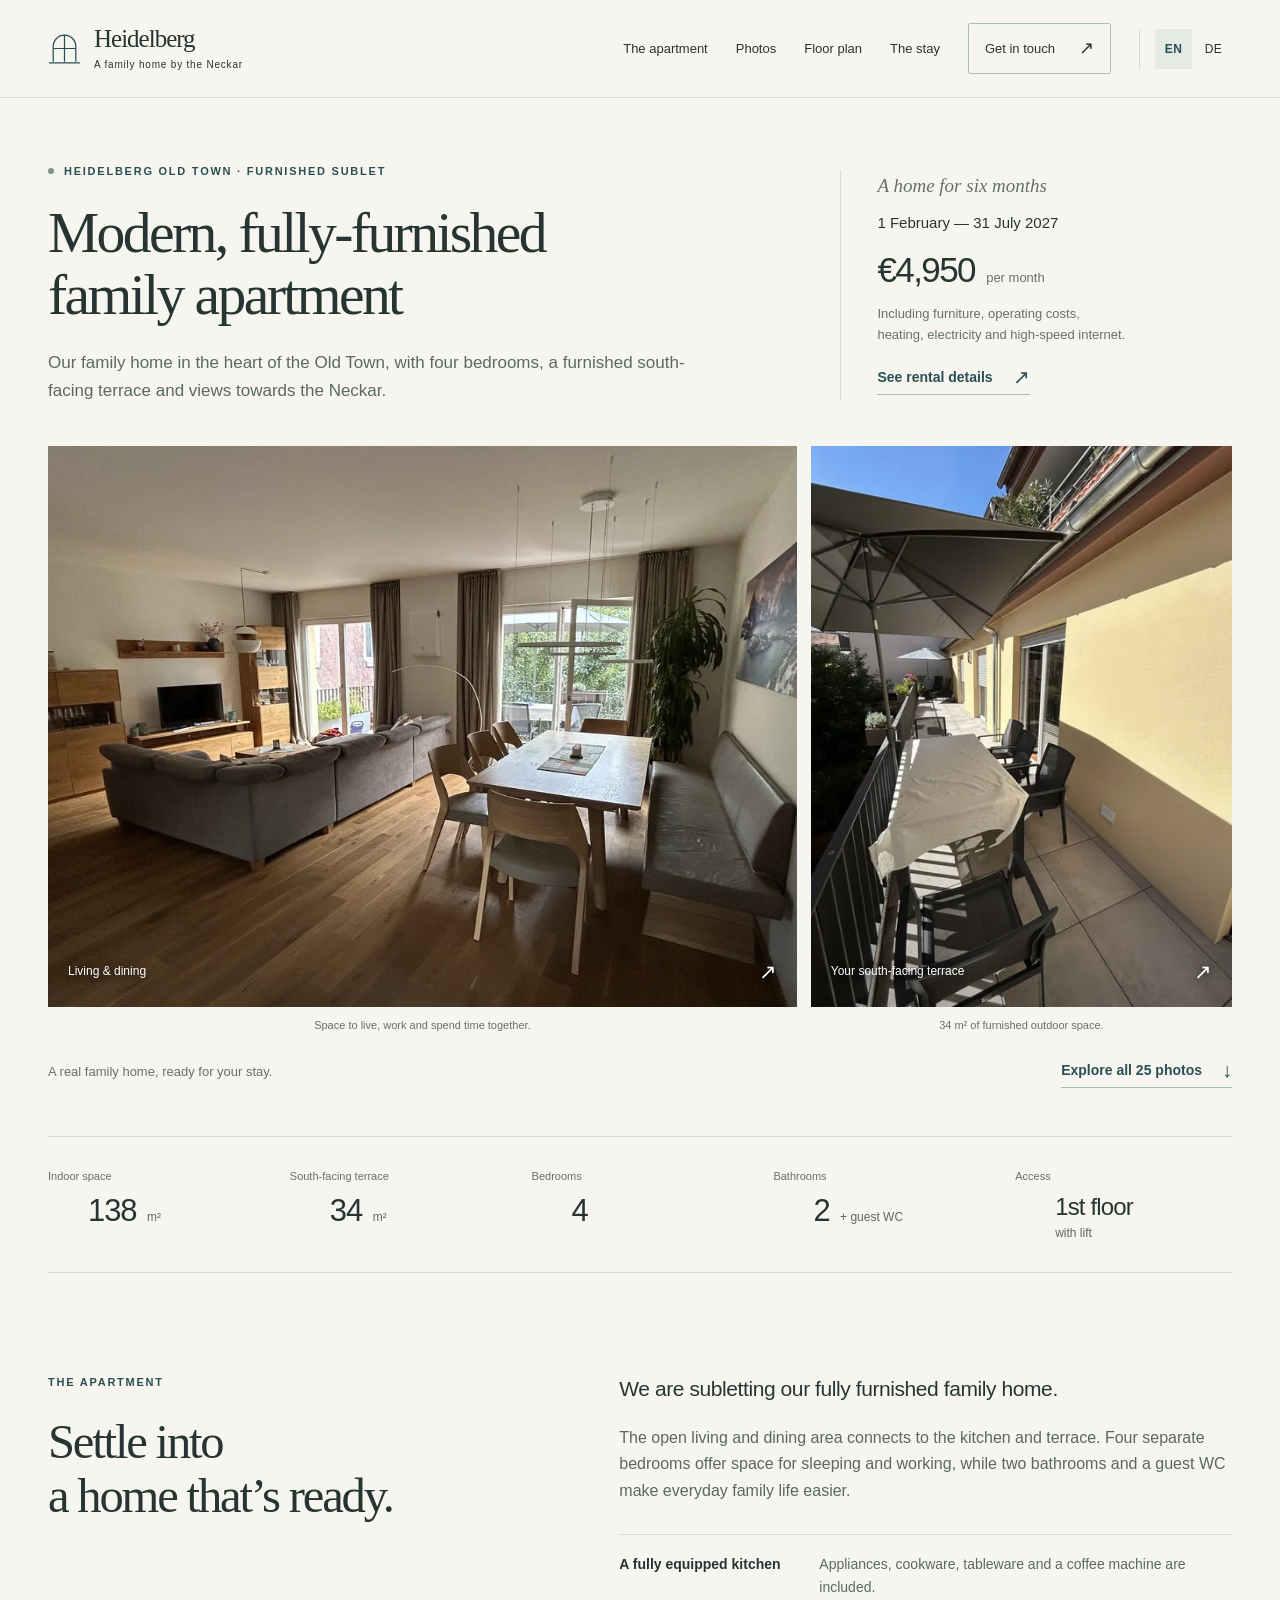
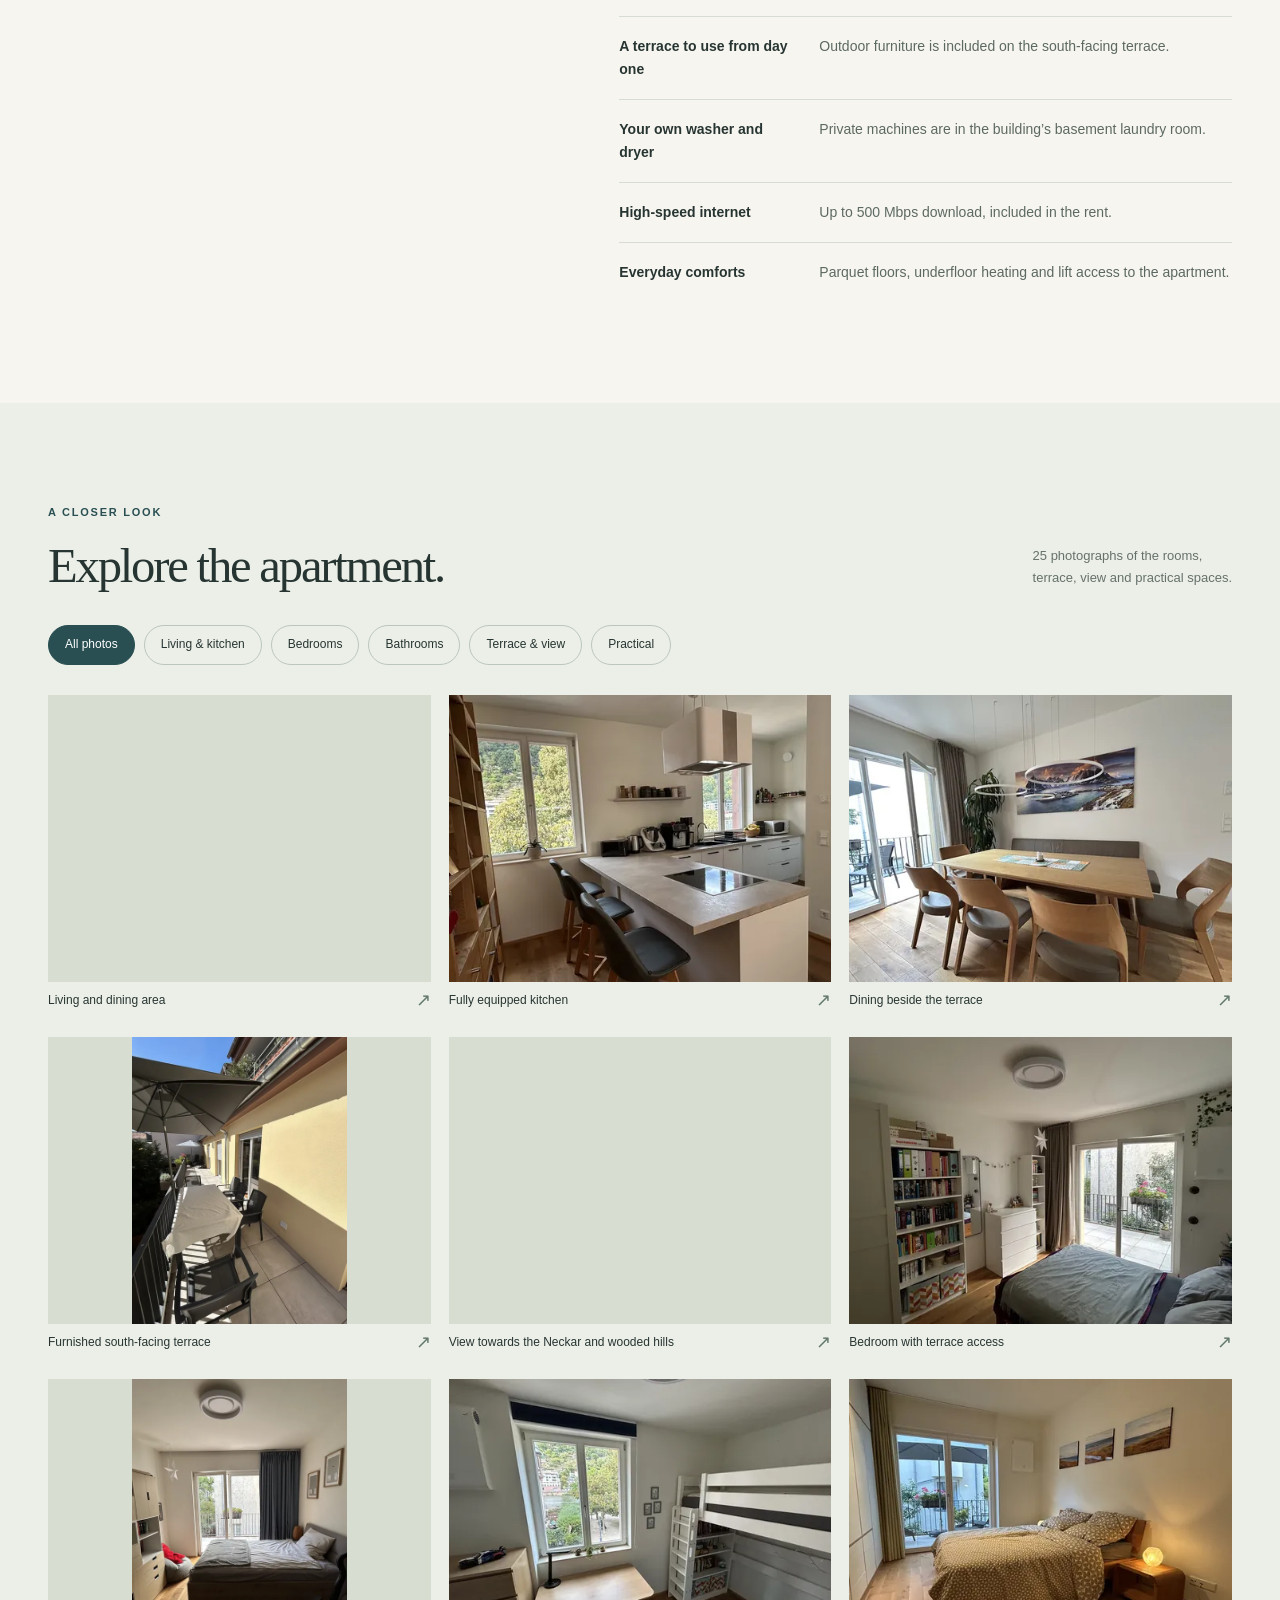
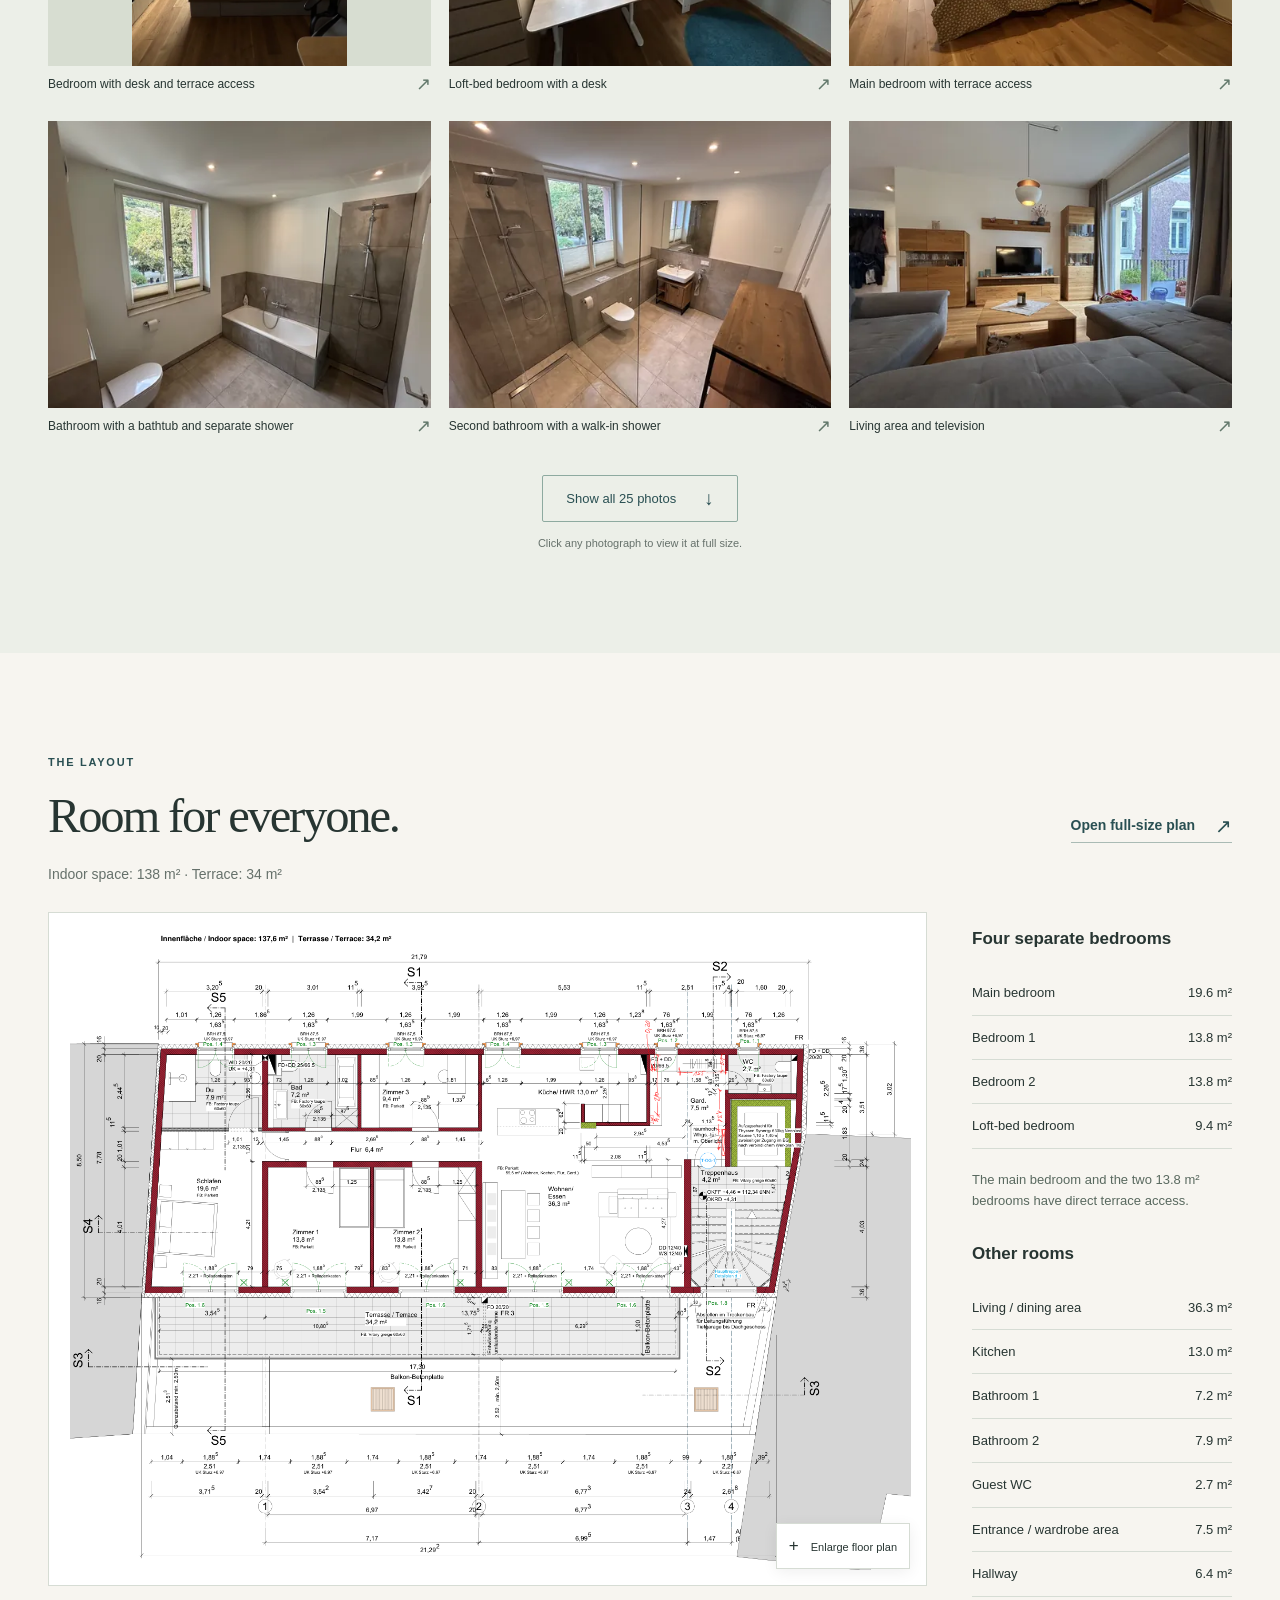
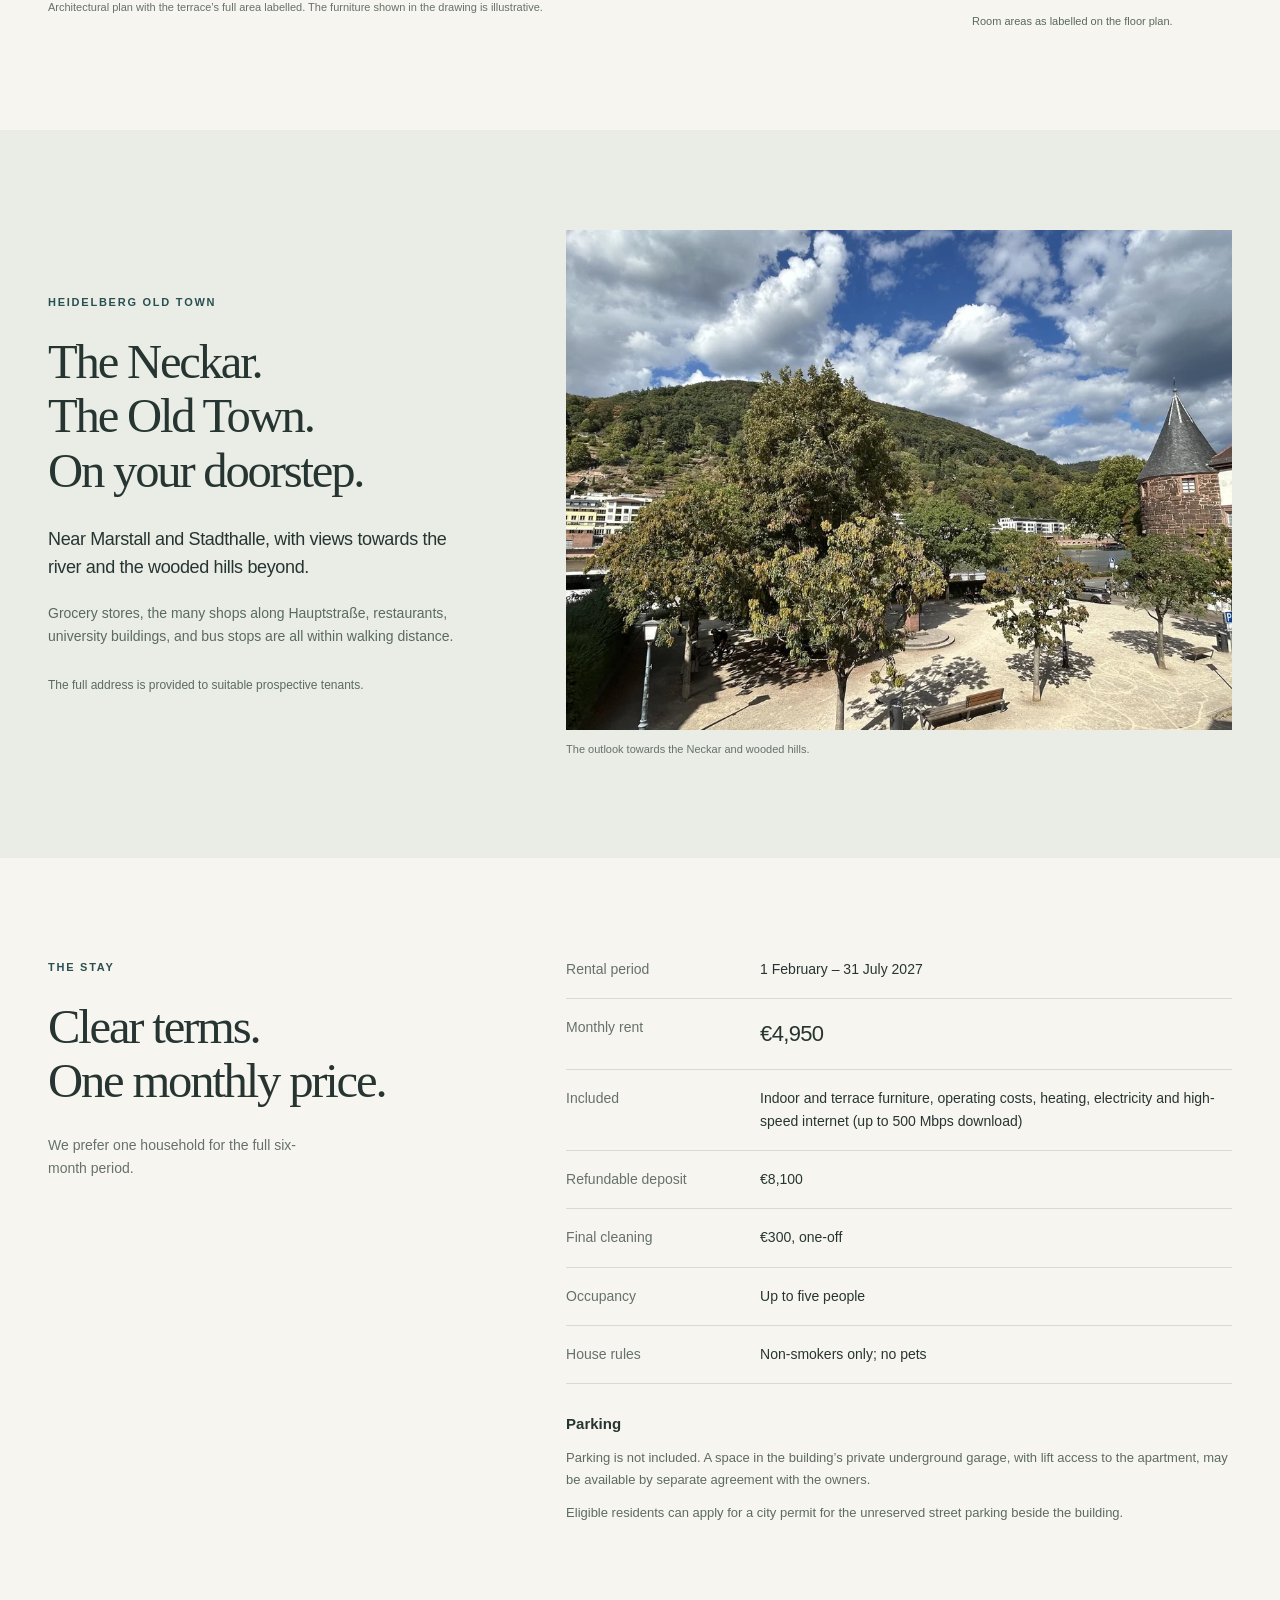
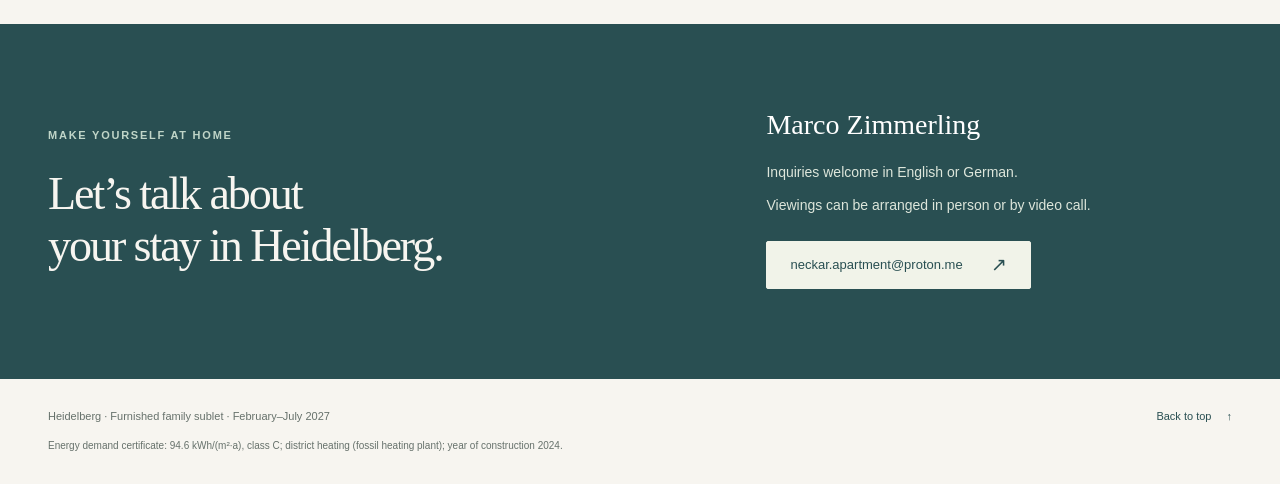
==== index.html @ b313aef7 "Publish bilingual furnished apartment website with photos and floor plan" ====
<!doctype html>
<html lang="en">
<head>
  <meta charset="utf-8">
  <meta name="viewport" content="width=device-width, initial-scale=1">
  <meta name="robots" content="noindex,nofollow">
  <meta name="description" content="A modern, fully-furnished family apartment in Heidelberg Old Town. Four bedrooms, a south-facing terrace and Neckar views. 1 February to 31 July 2027.">
  <meta name="theme-color" content="#f7f5f0">
  <meta property="og:type" content="website">
  <meta property="og:title" content="Modern, fully-furnished family apartment in Heidelberg">
  <meta property="og:description" content="Four bedrooms, a furnished south-facing terrace and Neckar views. 1 February to 31 July 2027.">
  <meta property="og:url" content="https://mzimmerling.github.io/nekar-apartment">
  <meta property="og:image" content="https://mzimmerling.github.io/nekar-apartment/assets/photo-01-md.webp">
  <title>Modern, fully-furnished family apartment · Heidelberg</title>
  <link rel="icon" type="image/svg+xml" href="favicon.svg">
  <link rel="alternate" hreflang="en" href="https://mzimmerling.github.io/nekar-apartment/">
  <link rel="alternate" hreflang="de" href="https://mzimmerling.github.io/nekar-apartment/de.html">
  <link rel="stylesheet" href="styles.css?v=3">
  <link rel="preload" as="image" href="assets/photo-01-lg.webp" imagesrcset="assets/photo-01-md.webp 960w, assets/photo-01-lg.webp 1800w" imagesizes="(max-width: 720px) 100vw, 65vw">
  <script defer src="site-config.js?v=2"></script>
  <script defer src="photos.js?v=2"></script>
  <script defer src="app.js?v=2"></script>
</head>
<body>
  <a class="skip-link" href="#main">Skip to content</a>
  <header class="site-header">
    <a class="wordmark" href="#top" aria-label="Heidelberg family home, back to top">
      <svg viewBox="0 0 32 36" aria-hidden="true"><path d="M5 31V16a11 11 0 0 1 22 0v15M16 5v26M5 18h22M1 32h30"/></svg>
      <span>Heidelberg<span class="wordmark-sub">A family home by the Neckar</span></span>
    </a>
    <nav aria-label="Main navigation">
      <a href="#apartment">The apartment</a>
      <a href="#photos">Photos</a>
      <a href="#floorplan">Floor plan</a>
      <a href="#terms">The stay</a>
      <a class="nav-contact" href="#contact">Get in touch <span aria-hidden="true">↗</span></a>
      <div class="language-switch" role="group" aria-label="Website language">
        <a href="index.html" lang="en" hreflang="en" aria-label="English" aria-current="page">EN</a>
        <a href="de.html" lang="de" hreflang="de" aria-label="Deutsch">DE</a>
      </div>
    </nav>
  </header>

  <main id="main">
    <section class="hero page-width" id="top" aria-labelledby="hero-title">
      <div class="hero-intro">
        <div>
          <p class="eyebrow"><span class="small-dot" aria-hidden="true"></span> Heidelberg Old Town · Furnished sublet</p>
          <h1 id="hero-title">Modern, fully-furnished<br class="desktop-break"> family apartment</h1>
          <p class="hero-description">Our family home in the heart of the Old Town, with four bedrooms, a furnished south-facing terrace and views towards the Neckar.</p>
        </div>
        <aside class="stay-summary" aria-label="Rental period and monthly rent">
          <p class="summary-label">A home for six months</p>
          <p class="stay-dates">1 February — 31 July 2027</p>
          <p class="hero-price">€4,950 <span>per month</span></p>
          <p class="price-detail">Including furniture, operating costs,<br>heating, electricity and high-speed internet.</p>
          <a class="text-link" href="#terms">See rental details <span aria-hidden="true">↗</span></a>
        </aside>
      </div>

      <div class="hero-photos">
        <figure>
          <button class="hero-photo" type="button" data-photo-id="photo-01" aria-label="Enlarge the living and dining area photograph">
            <img src="assets/photo-01-lg.webp" srcset="assets/photo-01-md.webp 960w, assets/photo-01-lg.webp 1800w" sizes="(max-width: 720px) 100vw, 65vw" width="2200" height="1650" alt="Open living and dining area with a grey sofa, wooden dining table and doors to the terrace" fetchpriority="high">
            <span class="image-corner" aria-hidden="true">Living &amp; dining <span>↗</span></span>
          </button>
          <figcaption>Space to live, work and spend time together.</figcaption>
        </figure>
        <figure>
          <button class="hero-photo terrace" type="button" data-photo-id="photo-05" aria-label="Enlarge the terrace photograph">
            <img src="assets/photo-05-lg.webp" srcset="assets/photo-05-sm.webp 480w, assets/photo-05-md.webp 960w, assets/photo-05-lg.webp 1650w" sizes="(max-width: 720px) 100vw, 37vw" width="1650" height="2200" alt="Long south-facing terrace with an outdoor dining table, chairs and a parasol">
            <span class="image-corner" aria-hidden="true">Your south-facing terrace <span>↗</span></span>
          </button>
          <figcaption>34 m² of furnished outdoor space.</figcaption>
        </figure>
      </div>
      <div class="hero-bottom"><span>A real family home, ready for your stay.</span><a class="text-link" href="#photos">Explore all 25 photos <span aria-hidden="true">↓</span></a></div>

      <dl class="key-facts">
        <div><dt>Indoor space</dt><dd>138 <span>m²</span></dd></div>
        <div><dt>South-facing terrace</dt><dd>34 <span>m²</span></dd></div>
        <div><dt>Bedrooms</dt><dd>4</dd></div>
        <div><dt>Bathrooms</dt><dd>2 <span>+ guest WC</span></dd></div>
        <div><dt>Access</dt><dd class="fact-access">1st floor <span>with lift</span></dd></div>
      </dl>
    </section>

    <section class="apartment-section page-width section-space" id="apartment" aria-labelledby="apartment-title">
      <div class="section-intro">
        <p class="eyebrow">The apartment</p>
        <h2 id="apartment-title">Settle into<br>a home that’s ready.</h2>
      </div>
      <div class="apartment-copy">
        <p class="lead">We are subletting our fully furnished family home.</p>
        <p>The open living and dining area connects to the kitchen and terrace. Four separate bedrooms offer space for sleeping and working, while two bathrooms and a guest WC make everyday family life easier.</p>
        <dl class="amenity-list">
          <div><dt>A fully equipped kitchen</dt><dd>Appliances, cookware, tableware and a coffee machine are included.</dd></div>
          <div><dt>A terrace to use from day one</dt><dd>Outdoor furniture is included on the south-facing terrace.</dd></div>
          <div><dt>Your own washer and dryer</dt><dd>Private machines are in the building’s basement laundry room.</dd></div>
          <div><dt>High-speed internet</dt><dd>Up to 500 Mbps download, included in the rent.</dd></div>
          <div><dt>Everyday comforts</dt><dd>Parquet floors, underfloor heating and lift access to the apartment.</dd></div>
        </dl>
      </div>
    </section>

    <section class="gallery-section section-space" id="photos" aria-labelledby="gallery-title">
      <div class="page-width">
        <div class="section-topline"><div><p class="eyebrow">A closer look</p><h2 id="gallery-title">Explore the apartment.</h2></div><p class="section-note">25 photographs of the rooms,<br>terrace, view and practical spaces.</p></div>
        <div class="gallery-filters" role="group" aria-label="Filter photographs by room">
          <button type="button" data-filter="all" aria-pressed="true">All photos</button>
          <button type="button" data-filter="living" aria-pressed="false">Living &amp; kitchen</button>
          <button type="button" data-filter="bedrooms" aria-pressed="false">Bedrooms</button>
          <button type="button" data-filter="bathrooms" aria-pressed="false">Bathrooms</button>
          <button type="button" data-filter="outdoor" aria-pressed="false">Terrace &amp; view</button>
          <button type="button" data-filter="practical" aria-pressed="false">Practical</button>
        </div>
        <p id="gallery-status" class="sr-only" role="status" aria-live="polite"></p>
        <div id="gallery-grid" class="gallery-grid"></div>
        <div class="gallery-more"><button class="button button-outline" id="show-more" type="button">Show all 25 photos <span aria-hidden="true">↓</span></button><p>Click any photograph to view it at full size.</p></div>
        <noscript><p>The gallery needs JavaScript. The main photographs and floor plan remain available on this page.</p></noscript>
      </div>
    </section>

    <section class="floorplan-section page-width section-space" id="floorplan" aria-labelledby="floorplan-title">
      <div class="section-topline"><div><p class="eyebrow">The layout</p><h2 id="floorplan-title">Room for everyone.</h2></div><a class="text-link" href="assets/floor-plan.png?v=2" target="_blank" rel="noopener">Open full-size plan <span aria-hidden="true">↗</span></a></div>
      <p class="floorplan-area">Indoor space: 138 m² · Terrace: 34 m²</p>
      <div class="floorplan-layout">
        <figure class="floorplan-figure">
          <button id="open-floorplan" type="button" aria-label="Enlarge and zoom the floor plan">
            <img src="assets/floor-plan-preview.png?v=2" width="1610" height="1220" loading="lazy" alt="First-floor plan showing four bedrooms, an open living and dining area, kitchen, two bathrooms, a guest WC and the long terrace">
            <span class="plan-enlarge"><span aria-hidden="true">+</span> Enlarge floor plan</span>
          </button>
          <figcaption>Architectural plan with the terrace’s full area labelled. The furniture shown in the drawing is illustrative.</figcaption>
        </figure>
        <aside class="room-schedule" aria-labelledby="room-title">
          <div class="room-group">
            <h3 id="room-title">Four separate bedrooms</h3>
            <dl><div><dt>Main bedroom</dt><dd>19.6 m²</dd></div><div><dt>Bedroom 1</dt><dd>13.8 m²</dd></div><div><dt>Bedroom 2</dt><dd>13.8 m²</dd></div><div><dt>Loft-bed bedroom</dt><dd>9.4 m²</dd></div></dl>
            <p>The main bedroom and the two 13.8 m² bedrooms have direct terrace access.</p>
          </div>
          <div class="room-group">
            <h3>Other rooms</h3>
            <dl>
              <div><dt>Living / dining area</dt><dd>36.3 m²</dd></div>
              <div><dt>Kitchen</dt><dd>13.0 m²</dd></div>
              <div><dt>Bathroom 1</dt><dd>7.2 m²</dd></div>
              <div><dt>Bathroom 2</dt><dd>7.9 m²</dd></div>
              <div><dt>Guest WC</dt><dd>2.7 m²</dd></div>
              <div><dt>Entrance / wardrobe area</dt><dd>7.5 m²</dd></div>
              <div><dt>Hallway</dt><dd>6.4 m²</dd></div>
            </dl>
            <p class="small-note">Room areas as labelled on the floor plan.</p>
          </div>
        </aside>
      </div>
    </section>

    <section class="location-section section-space" id="location" aria-labelledby="location-title">
      <div class="page-width location-layout">
        <div class="location-copy"><p class="eyebrow">Heidelberg Old Town</p><h2 id="location-title">The Neckar.<br>The Old Town.<br>On your doorstep.</h2><p class="lead">Near Marstall and Stadthalle, with views towards the river and the wooded hills beyond.</p><p>Grocery stores, the many shops along Hauptstraße, restaurants, university buildings, and bus stops are all within walking distance.</p><p class="small-note">The full address is provided to suitable prospective tenants.</p></div>
        <figure><button class="location-photo" type="button" data-photo-id="photo-06" aria-label="Enlarge the view towards the Neckar"><img src="assets/photo-06-lg.webp" srcset="assets/photo-06-md.webp 960w, assets/photo-06-lg.webp 1800w" sizes="(max-width: 800px) 100vw, 58vw" width="2200" height="1650" loading="lazy" alt="Outlook towards the Neckar, a historic tower and green hills beyond the river"></button><figcaption>The outlook towards the Neckar and wooded hills.</figcaption></figure>
      </div>
    </section>

    <section class="terms-section page-width section-space" id="terms" aria-labelledby="terms-title">
      <div class="section-intro"><p class="eyebrow">The stay</p><h2 id="terms-title">Clear terms.<br>One monthly price.</h2><p>We prefer one household for the full six-month period.</p></div>
      <div class="rental-details">
        <dl class="rental-list"><div><dt>Rental period</dt><dd>1 February – 31 July 2027</dd></div><div><dt>Monthly rent</dt><dd><strong>€4,950</strong></dd></div><div><dt>Included</dt><dd>Indoor and terrace furniture, operating costs, heating, electricity and high-speed internet (up to 500 Mbps download)</dd></div><div><dt>Refundable deposit</dt><dd>€8,100</dd></div><div><dt>Final cleaning</dt><dd>€300, one-off</dd></div><div><dt>Occupancy</dt><dd>Up to five people</dd></div><div><dt>House rules</dt><dd>Non-smokers only; no pets</dd></div></dl>
        <div class="parking-details"><h3>Parking</h3><p>Parking is not included. A space in the building’s private underground garage, with lift access to the apartment, may be available by separate agreement with the owners.</p><p>Eligible residents can apply for a city permit for the unreserved street parking beside the building.</p></div>
      </div>
    </section>

    <section class="contact-section" id="contact" aria-labelledby="contact-title">
      <div class="page-width contact-layout">
        <div><p class="eyebrow">Make yourself at home</p><h2 id="contact-title">Let’s talk about<br>your stay in Heidelberg.</h2></div>
        <div class="contact-details"><p class="contact-name">Marco Zimmerling</p><p>Inquiries welcome in English or German.</p><p>Viewings can be arranged in person or by video call.</p><a id="email-link" class="button button-light" href="mailto:neckar.apartment@proton.me">neckar.apartment@proton.me <span aria-hidden="true">↗</span></a></div>
      </div>
    </section>
  </main>

  <footer class="site-footer page-width"><p>Heidelberg · Furnished family sublet · February–July 2027</p><p class="energy-details">Energy demand certificate: 94.6 kWh/(m²·a), class C; district heating (fossil heating plant); year of construction 2024.</p><a href="#top">Back to top <span aria-hidden="true">↑</span></a></footer>

  <dialog class="image-viewer" id="image-viewer" aria-labelledby="viewer-caption">
    <div class="viewer-shell">
      <div class="viewer-toolbar"><p id="viewer-counter"></p><div class="zoom-tools"><button type="button" id="zoom-out" aria-label="Zoom out">−</button><button type="button" id="zoom-reset" aria-label="Reset image zoom">100%</button><button type="button" id="zoom-in" aria-label="Zoom in">+</button></div><button type="button" class="viewer-close" id="viewer-close" aria-label="Close image viewer" autofocus>Close <span aria-hidden="true">×</span></button></div>
      <div class="viewer-stage" id="viewer-stage"><img id="viewer-image" alt=""></div>
      <div class="viewer-bottom"><button type="button" id="viewer-prev" aria-label="Previous photograph">← <span>Previous</span></button><p id="viewer-caption"></p><button type="button" id="viewer-next" aria-label="Next photograph"><span>Next</span> →</button></div>
    </div>
  </dialog>
</body>
</html>
---- styles.css ----
:root{--paper:#f7f5f0;--ink:#273532;--muted:#66716b;--accent:#294f52;--line:#d6dcd4;--tint:#eaf0e8;--serif:Georgia,'Times New Roman',serif;--sans:-apple-system,BlinkMacSystemFont,'Segoe UI',sans-serif}
*{box-sizing:border-box}html{scroll-behavior:smooth;scroll-padding-top:104px}body{margin:0;background:var(--paper);color:var(--ink);font:16px/1.65 var(--sans);-webkit-font-smoothing:antialiased}body.viewer-open{overflow:hidden}a{color:inherit;text-decoration:none}button{font:inherit;color:inherit;cursor:pointer}img{max-width:100%;display:block}figure,dl,p,h1,h2,h3{margin:0}button,a{-webkit-tap-highlight-color:transparent}button:focus-visible,a:focus-visible{outline:3px solid #598a9a;outline-offset:5px}button[hidden],a[hidden],p[hidden]{display:none!important}.page-width{width:min(1280px,calc(100% - 96px));margin-inline:auto}.section-space{padding-top:100px;padding-bottom:100px}.eyebrow{font-size:11px;letter-spacing:.16em;text-transform:uppercase;font-weight:650;color:var(--accent);margin-bottom:24px}h1,h2{font-family:var(--serif);font-weight:400;letter-spacing:-.045em}h1{font-size:clamp(40px,4.5vw,68px);line-height:1.07}h2{font-size:clamp(36px,3.8vw,54px);line-height:1.12}h3{font-size:17px;line-height:1.4;font-weight:600}.lead{font-size:21px;line-height:1.55;letter-spacing:-.02em}.text-link{font-size:14px;font-weight:550;color:var(--accent);display:inline-flex;align-items:center;gap:20px;border-bottom:1px solid #aabbb5;padding:2px 0 5px}.text-link:hover{color:#0b393d;border-color:currentColor}.text-link span{font-size:20px;line-height:1}.small-note{font-size:13px;color:var(--muted);line-height:1.6}.skip-link{position:fixed;top:10px;left:10px;background:#fff;padding:10px 15px;z-index:100;transform:translateY(-150%)}.skip-link:focus{transform:none}.sr-only{position:absolute;width:1px;height:1px;padding:0;margin:-1px;overflow:hidden;clip:rect(0,0,0,0);white-space:nowrap;border:0}
.site-header{position:sticky;top:0;z-index:10;display:flex;align-items:center;justify-content:space-between;gap:30px;min-height:98px;padding:20px 48px;background:rgba(247,245,240,.97);border-bottom:1px solid var(--line)}.wordmark{display:flex;align-items:center;gap:13px;font:25px/1.1 var(--serif);letter-spacing:-.04em}.wordmark svg{height:37px;width:33px;fill:none;stroke:var(--accent);stroke-width:1.2}.wordmark-sub{font:10px/1.4 var(--sans);letter-spacing:.08em;display:block;margin-top:5px}.site-header nav{display:flex;align-items:center;gap:28px;font-size:13px}.site-header nav>a:hover{color:var(--accent);text-decoration:underline;text-underline-offset:6px}.nav-contact{border:1px solid #aebeb8;border-radius:2px;padding:10px 16px;display:flex;gap:24px;align-items:center}.nav-contact span{font-size:18px}
.hero{padding-top:64px}.hero-intro{display:grid;grid-template-columns:minmax(0,1.85fr) minmax(270px,1fr);gap:68px;align-items:end;margin-bottom:42px}.hero .eyebrow{display:flex;align-items:center;gap:10px;margin-bottom:22px}.small-dot{width:6px;height:6px;background:#799783;border-radius:50%;display:inline-block}.hero-description{max-width:650px;margin-top:24px;font-size:17px;line-height:1.6;color:#5c6962}.stay-summary{border-left:1px solid var(--line);padding:5px 0 5px 36px;margin-bottom:4px}.summary-label{font:italic 19px var(--serif);color:var(--muted);margin-bottom:14px}.stay-dates{font-size:15px;margin-bottom:10px}.hero-price{font-size:35px;letter-spacing:-.045em;line-height:1.35;white-space:nowrap}.hero-price span{font-size:13px;letter-spacing:0;color:var(--muted);margin-left:3px}.price-detail{color:var(--muted);font-size:13px;margin:10px 0 18px}.hero-photos{display:grid;grid-template-columns:16fr 9fr;gap:14px}.hero-photo{width:100%;position:relative;display:block;padding:0;border:0;overflow:hidden;background:#e4e6df}.hero-photo img{width:100%;height:auto;aspect-ratio:4/3;object-fit:cover;transition:transform .7s ease}.hero-photo.terrace img{aspect-ratio:3/4}.hero-photo:hover img,.location-photo:hover img,.gallery-card:hover img{transform:scale(1.025)}.image-corner{position:absolute;left:20px;right:20px;bottom:18px;color:white;display:flex;align-items:center;justify-content:space-between;font-size:12px;text-shadow:0 1px 10px #000;z-index:1}.hero-photo:after{content:'';position:absolute;inset:65% 0 0;background:linear-gradient(transparent,rgba(0,0,0,.3));pointer-events:none}.image-corner>span{font-size:21px}.hero-photos figcaption{text-align:center;font-size:11px;color:var(--muted);padding-top:9px}.hero-bottom{display:flex;justify-content:space-between;align-items:center;gap:20px;margin-top:22px;color:var(--muted);font-size:13px}.key-facts{margin-top:48px;padding:30px 0;border-top:1px solid var(--line);border-bottom:1px solid var(--line);display:grid;grid-template-columns:repeat(5,1fr);gap:25px}.key-facts dt{font-size:11px;color:var(--muted);margin-bottom:6px}.key-facts dd{font-size:31px;letter-spacing:-.035em;line-height:1.3}.key-facts dd span{font-size:12px;letter-spacing:0;margin-left:3px;color:#5a6961}.key-facts .fact-access{font-size:24px}.key-facts .fact-access span{display:block;margin-left:0;margin-top:4px}
.apartment-section{display:grid;grid-template-columns:1fr 1.3fr;gap:100px}.apartment-copy>p+p{margin-top:20px;color:#5a6860}.amenity-list{margin-top:30px}.amenity-list>div{display:grid;grid-template-columns:180px 1fr;gap:20px;padding:18px 0;border-top:1px solid var(--line)}.amenity-list dt{font-size:14px;font-weight:600}.amenity-list dd{margin:0;font-size:14px;color:#5c6962;line-height:1.6}.gallery-section{background:#ecefe8}.section-topline{display:flex;justify-content:space-between;align-items:end;gap:35px;margin-bottom:32px}.section-topline .eyebrow{margin-bottom:18px}.section-note{font-size:13px;color:var(--muted);margin-bottom:5px}.gallery-filters{display:flex;gap:9px;flex-wrap:wrap;margin-bottom:30px}.gallery-filters button{background:transparent;border:1px solid #bbc7bc;border-radius:24px;padding:9px 16px;font-size:12px;white-space:nowrap;transition:background .2s}.gallery-filters button:hover{background:#e1e7dd}.gallery-filters button[aria-pressed=true]{background:var(--accent);border-color:var(--accent);color:#fff}.gallery-grid{display:grid;grid-template-columns:repeat(3,minmax(0,1fr));gap:28px 18px}.gallery-card{width:100%;display:block;text-align:left;border:0;padding:0;background:transparent}.gallery-image{overflow:hidden;background:#d7ddd1}.gallery-card img{width:100%;aspect-ratio:4/3;object-fit:cover;transition:transform .65s ease}.gallery-card .gallery-caption{display:flex;justify-content:space-between;gap:12px;line-height:1.5;font-size:12px;margin-top:9px}.gallery-caption span:last-child{font-size:18px;line-height:1;color:#63796c}.gallery-more{text-align:center;margin-top:40px}.button{display:inline-flex;gap:28px;justify-content:center;align-items:center;padding:13px 23px;font-size:13px;font-weight:500;line-height:1.5;border-radius:2px;transition:background .2s}.button-outline{border:1px solid #8eaaa0;background:transparent;color:var(--accent)}.button-outline:hover{background:#e0e7dd}.button span{font-size:19px;line-height:1}.gallery-more>p{margin-top:12px;font-size:11px;color:var(--muted)}
.floorplan-layout{display:grid;grid-template-columns:minmax(0,1fr) 260px;gap:45px;align-items:start}.floorplan-figure button{display:block;width:100%;padding:15px;border:1px solid var(--line);background:#fff;position:relative}.floorplan-figure img{width:100%;height:auto}.plan-enlarge{position:absolute;bottom:16px;right:16px;background:#fff;border:1px solid var(--line);font-size:11px;padding:8px 12px;box-shadow:0 3px 15px #0001}.plan-enlarge span{font-size:17px;padding-right:9px}.floorplan-figure figcaption{font-size:11px;color:var(--muted);margin-top:12px;max-width:560px}.room-schedule{padding-top:15px}.room-schedule h3{margin-bottom:20px}.room-schedule dl>div{display:flex;justify-content:space-between;gap:12px;padding:11px 0;border-bottom:1px solid var(--line);font-size:13px}.room-schedule dd{margin:0;white-space:nowrap;font-variant-numeric:tabular-nums}.room-schedule>p{font-size:13px;margin-top:22px;color:#59695f}.room-schedule>p.small-note{font-size:11px;margin-top:18px}
.location-section{background:#e9ede5}.location-layout{display:grid;grid-template-columns:.9fr 1.4fr;gap:90px;align-items:center}.location-copy h2{margin-bottom:28px}.location-copy .lead{font-size:18px}.location-copy>p:not(.eyebrow)+p{margin-top:20px}.location-copy>p:not(.lead):not(.eyebrow){font-size:14px;color:#5b6a60}.location-copy>p.small-note{font-size:12px!important;margin-top:28px!important}.location-photo{padding:0;border:0;width:100%;display:block;overflow:hidden;background:#d8ded0}.location-photo img{width:100%;height:auto;transition:transform .6s ease}.location-section figcaption{font-size:11px;color:var(--muted);margin-top:10px}
.terms-section{display:grid;grid-template-columns:.9fr 1.4fr;gap:90px}.terms-section .section-intro>p:last-child{font-size:14px;max-width:250px;color:var(--muted);margin-top:25px}.rental-list>div{display:grid;grid-template-columns:170px 1fr;gap:24px;padding:17px 0;border-bottom:1px solid var(--line);font-size:14px}.rental-list>div:first-child{padding-top:0}.rental-list dt{color:var(--muted)}.rental-list dd{margin:0}.rental-list strong{font-size:22px;font-weight:500;letter-spacing:-.03em}.parking-details{padding-top:29px}.parking-details h3{font-size:15px;margin-bottom:13px}.parking-details p{font-size:13px;color:#5c6b61;line-height:1.7}.parking-details p+p{margin-top:11px}
.contact-section{background:var(--accent);color:#f7f5f0;padding:85px 0 90px}.contact-layout{display:grid;grid-template-columns:1.35fr 1fr;gap:90px;align-items:center}.contact-section .eyebrow{color:#c0d5c8}.contact-section h2{font-size:clamp(35px,3.6vw,52px)}.contact-details{font-size:14px;color:#dde6db}.contact-name{font:28px var(--serif);color:#fff;margin-bottom:20px}.contact-details>p+p{margin-top:10px}.contact-details .contact-fallback{font-size:12px;color:#c1d2c6;max-width:300px;margin-top:23px;line-height:1.7}.button-light{background:#f1f3e9;border:1px solid #f1f3e9;color:#294f52;margin-top:24px}.button-light:hover{background:#fff}.site-footer{padding-top:28px;padding-bottom:30px;display:grid;grid-template-columns:1fr auto;gap:13px 40px;font-size:11px;color:var(--muted)}.site-footer .energy-details{grid-row:2;font-size:10px;max-width:860px}.site-footer>a{grid-column:2;grid-row:1;white-space:nowrap;color:var(--accent)}.site-footer>a span{margin-left:12px}
.image-viewer{width:min(1500px,calc(100vw - 48px));height:calc(100dvh - 48px);max-width:none;max-height:none;margin:auto;padding:0;border:1px solid #4c5a52;border-radius:5px;background:#101a17;color:#edf2e9;overflow:hidden}.image-viewer::backdrop{background:rgba(9,17,13,.89);backdrop-filter:blur(4px)}.viewer-shell{height:100%;display:grid;grid-template-rows:60px minmax(0,1fr) auto}.viewer-toolbar{display:flex;justify-content:space-between;align-items:center;gap:15px;padding:10px 20px;border-bottom:1px solid #34433b;font-size:12px}.viewer-toolbar>p{min-width:90px;color:#b7c8bc}.viewer-toolbar button,.viewer-bottom button{border:0;background:transparent;color:inherit}.zoom-tools{display:flex;gap:2px;align-items:center}.zoom-tools button{min-width:37px;min-height:36px;font-size:19px}.zoom-tools #zoom-reset{font-size:11px;min-width:54px;font-variant-numeric:tabular-nums}.viewer-close{display:flex;gap:12px;align-items:center;font-size:12px}.viewer-close span{font-size:25px}.viewer-stage{overflow:auto;display:flex;align-items:center;justify-content:center;min-height:0;padding:18px}.viewer-stage.zoomed{align-items:flex-start;justify-content:flex-start}.viewer-stage img{max-width:100%;max-height:100%;width:auto;height:auto;object-fit:contain;flex-shrink:0;user-select:none}.viewer-stage.zoomed img{max-width:none;max-height:none;object-fit:initial}.viewer-bottom{display:grid;grid-template-columns:130px 1fr 130px;gap:15px;padding:18px 20px;border-top:1px solid #34433b;align-items:center;font-size:13px}.viewer-bottom p{text-align:center;color:#d7e1d5}.viewer-bottom button{display:flex;gap:12px;align-items:center}.viewer-bottom #viewer-next{justify-content:flex-end}.viewer-bottom button:disabled{opacity:.3;cursor:default}.image-viewer button:focus-visible{outline-color:#e4efcc;outline-offset:2px}
.button-light{overflow-wrap:anywhere}
@media(min-width:1600px){.site-header{padding-left:max(48px,calc((100vw - 1280px)/2));padding-right:max(48px,calc((100vw - 1280px)/2))}}
@media(max-width:1100px){.page-width{width:calc(100% - 64px)}.site-header{padding-inline:32px}.site-header nav{gap:19px}.hero-intro{gap:36px;grid-template-columns:1.6fr 1fr}.hero-description{font-size:16px}.stay-summary{padding-left:25px}.hero-price{font-size:31px}.apartment-section{gap:55px;grid-template-columns:1fr 1.35fr}.amenity-list>div{grid-template-columns:145px 1fr;gap:15px}.location-layout,.terms-section{gap:55px}.floorplan-layout{gap:30px;grid-template-columns:minmax(0,1fr) 230px}.rental-list>div{grid-template-columns:140px 1fr;gap:15px}.contact-layout{gap:55px}.contact-section h2{font-size:42px}}
@media(max-width:800px){html{scroll-padding-top:98px}.page-width{width:calc(100% - 40px)}.site-header{padding:17px 20px;min-height:85px;gap:15px}.wordmark{font-size:22px;gap:9px}.wordmark-sub{font-size:8px;letter-spacing:.035em}.wordmark svg{width:25px;height:31px}.site-header nav{gap:17px}.site-header nav>a:not(.nav-contact){display:none}.nav-contact{font-size:12px;padding:8px 11px;gap:13px}.hero{padding-top:40px}.hero-intro{grid-template-columns:1fr;gap:30px;margin-bottom:30px}.hero h1{font-size:clamp(38px,6.5vw,58px);max-width:740px}.hero-description{max-width:560px;margin-top:19px}.stay-summary{border-left:0;border-top:1px solid var(--line);padding:22px 0 0;display:grid;grid-template-columns:1fr 1fr;gap:4px 24px}.summary-label{font-size:17px;margin:0;grid-column:1}.stay-dates{font-size:14px;grid-row:2;margin:0;grid-column:1}.hero-price{grid-column:2;grid-row:1/3;text-align:right;align-self:start;font-size:29px}.hero-price span{display:block;margin-top:0;font-size:12px}.price-detail{margin:8px 0 0;grid-column:1;grid-row:3;font-size:12px}.stay-summary .text-link{grid-column:2;grid-row:3;justify-self:end;align-self:end;font-size:12px;gap:8px}.hero-photos{gap:10px}.image-corner{left:12px;right:12px;bottom:10px;font-size:10px}.hero-photos figcaption{font-size:10px}.hero-bottom{font-size:12px;margin-top:17px}.hero-bottom .text-link{font-size:12px;gap:8px}.key-facts{grid-template-columns:repeat(3,1fr);margin-top:33px;padding:25px 0;gap:23px 15px}.key-facts dd{font-size:27px}.key-facts dt{font-size:10px}.key-facts dd span{font-size:11px}.section-space{padding-block:65px}.apartment-section{grid-template-columns:1fr;gap:28px}.section-intro h2 br{display:none}.eyebrow{margin-bottom:17px}.apartment-copy .lead{font-size:19px}.amenity-list>div{grid-template-columns:190px 1fr;gap:20px}.gallery-grid{grid-template-columns:repeat(2,minmax(0,1fr));gap:25px 14px}.section-topline{align-items:start;margin-bottom:25px}.section-note{font-size:12px;max-width:180px;padding-top:6px}.gallery-filters{gap:8px;margin-bottom:24px}.gallery-filters button{font-size:11px;padding:8px 13px}.floorplan-layout{grid-template-columns:1fr;gap:25px}.room-schedule{padding-top:0;max-width:none;display:grid;grid-template-columns:1fr 1fr;gap:8px 30px}.room-schedule h3{grid-column:1/-1;margin-bottom:5px}.room-schedule dl{grid-row:2/4}.room-schedule>p{margin-top:8px}.room-schedule>p.small-note{margin-top:0}.location-layout{grid-template-columns:1fr;gap:32px}.location-copy h2 br{display:none}.location-copy{max-width:600px}.location-copy h2{margin-bottom:20px}.location-copy .lead{font-size:18px}.location-copy>p.small-note{margin-top:16px!important}.terms-section{grid-template-columns:1fr;gap:30px}.terms-section .section-intro>p:last-child{max-width:none;margin-top:18px}.rental-list>div{grid-template-columns:170px 1fr}.contact-section{padding-block:60px}.contact-layout{grid-template-columns:1fr;gap:32px}.contact-section h2{font-size:40px}.contact-name{font-size:25px;margin-bottom:15px}.contact-details .contact-fallback{max-width:400px}.site-footer{font-size:10px;padding-block:25px;gap:12px}.site-footer .energy-details{grid-column:1/-1;font-size:9px}.image-viewer{width:calc(100vw - 20px);height:calc(100dvh - 20px)}.viewer-toolbar{padding:8px 12px}.viewer-bottom{grid-template-columns:65px 1fr 65px;padding:14px 12px;font-size:11px;gap:7px}.viewer-bottom button span{display:none}.viewer-stage{padding:8px}}
@media(max-width:480px){.hero-photos{grid-template-columns:1fr 1fr;gap:8px}.hero-photo img,.hero-photo.terrace img{aspect-ratio:3/4;object-fit:cover}.hero-photos figure:first-child img{object-position:51% center}.image-corner{font-size:9px;line-height:1.3;left:9px;right:9px}.image-corner>span{font-size:17px}.hero-photos figcaption{font-size:9px;line-height:1.5}.hero-bottom>span{max-width:155px;font-size:11px}.hero-bottom .text-link{white-space:nowrap;font-size:11px}.key-facts{grid-template-columns:repeat(2,1fr)}.key-facts>div:last-child{grid-column:1/-1;display:flex;align-items:center;gap:24px}.key-facts>div:last-child dt{margin:0}.key-facts .fact-access{font-size:22px}.key-facts .fact-access span{display:inline;margin-left:8px}.stay-summary{column-gap:12px}.stay-dates{font-size:12px}.hero-price{font-size:28px}.price-detail{font-size:11px}.stay-summary .text-link{font-size:11px}.amenity-list>div{grid-template-columns:1fr;gap:6px}.amenity-list dt,.amenity-list dd{font-size:13px}.section-topline{flex-direction:column;gap:18px}.section-note br{display:none}.section-note{max-width:none;padding:0}.section-note{display:none}.gallery-grid{gap:22px 10px}.gallery-card .gallery-caption{font-size:10px;gap:5px}.gallery-caption span:last-child{font-size:15px}.room-schedule{grid-template-columns:1fr;gap:7px}.room-schedule dl{grid-row:auto}.room-schedule>p{margin-top:14px}.room-schedule>p.small-note{margin-top:4px}.rental-list>div{grid-template-columns:116px 1fr;gap:14px;font-size:13px}.contact-section h2{font-size:36px}.contact-details{font-size:13px}.site-footer{grid-template-columns:1fr auto}.site-footer>p:first-child{max-width:230px}.viewer-toolbar>p{min-width:45px;font-size:10px}.viewer-close{font-size:10px;gap:6px}.zoom-tools button{min-width:30px}.zoom-tools #zoom-reset{min-width:43px}.viewer-bottom{grid-template-columns:30px 1fr 30px}}
@media(prefers-reduced-motion:reduce){html{scroll-behavior:auto}*,*:before,*:after{animation:none!important;transition:none!important}}

/* Full photographs stay inside a consistent frame, including portrait images. */
.gallery-image{display:block;position:relative;aspect-ratio:4/3;overflow:hidden;background:#d7ddd1}
.gallery-card img{position:absolute;inset:0;width:100%;height:100%;aspect-ratio:auto;object-fit:contain;transform:none;transition:none}
.gallery-card:hover img{transform:none}
.floorplan-area{margin:-12px 0 26px;color:var(--muted);font-size:14px}
.language-switch{display:flex;flex-shrink:0;align-items:center;gap:3px;border-left:1px solid var(--line);padding-left:15px}
.language-switch a{display:inline-flex;align-items:center;justify-content:center;min-width:37px;min-height:40px;padding:5px 7px;font-size:12px;line-height:1;letter-spacing:.04em;border-radius:2px}
.language-switch a[aria-current=page]{color:var(--accent);background:#e5ebe3;font-weight:650}
.language-switch a:hover{background:#e0e7dd}
:lang(de) .hero h1{font-size:clamp(38px,4.1vw,62px);overflow-wrap:break-word;hyphens:auto}
:lang(de) .room-schedule h3{font-size:16px}
@media(min-width:801px) and (max-width:1100px){.site-header nav{gap:13px}.wordmark{font-size:22px}.wordmark-sub{font-size:9px}.site-header{gap:20px}.language-switch{padding-left:10px}.nav-contact{gap:12px;padding-inline:12px}}
@media(max-width:800px){:lang(de) .hero h1{font-size:clamp(36px,6vw,54px)}}
@media(max-width:1000px){.site-header nav>a:not(.nav-contact){display:none}}
@media(max-width:600px){.site-header nav>.nav-contact,.wordmark-sub{display:none}.site-header{min-height:76px}.site-header nav{gap:0}.language-switch{padding-left:10px}.gallery-grid{grid-template-columns:1fr;gap:26px}.gallery-card .gallery-caption{font-size:12px}.gallery-caption span:last-child{font-size:18px}.contact-details .button-light{gap:15px;padding-inline:16px;font-size:12px}:lang(de) .hero h1{font-size:clamp(34px,7.4vw,44px)}}

/* Keep the bedroom and other-room schedules together on narrow layouts. */
.room-group+.room-group{margin-top:30px}
.room-group>p{font-size:13px;margin-top:20px;color:#59695f}
.room-group>p.small-note{font-size:11px;margin-top:16px}
.room-group dt{min-width:0;overflow-wrap:break-word}
.room-group dd{flex-shrink:0}
@media(max-width:800px){.room-schedule{align-items:start}.room-group+.room-group{margin-top:0}.room-group h3{margin-bottom:14px}.room-group dl{grid-row:auto}}
@media(max-width:480px){.room-group+.room-group{margin-top:24px}}
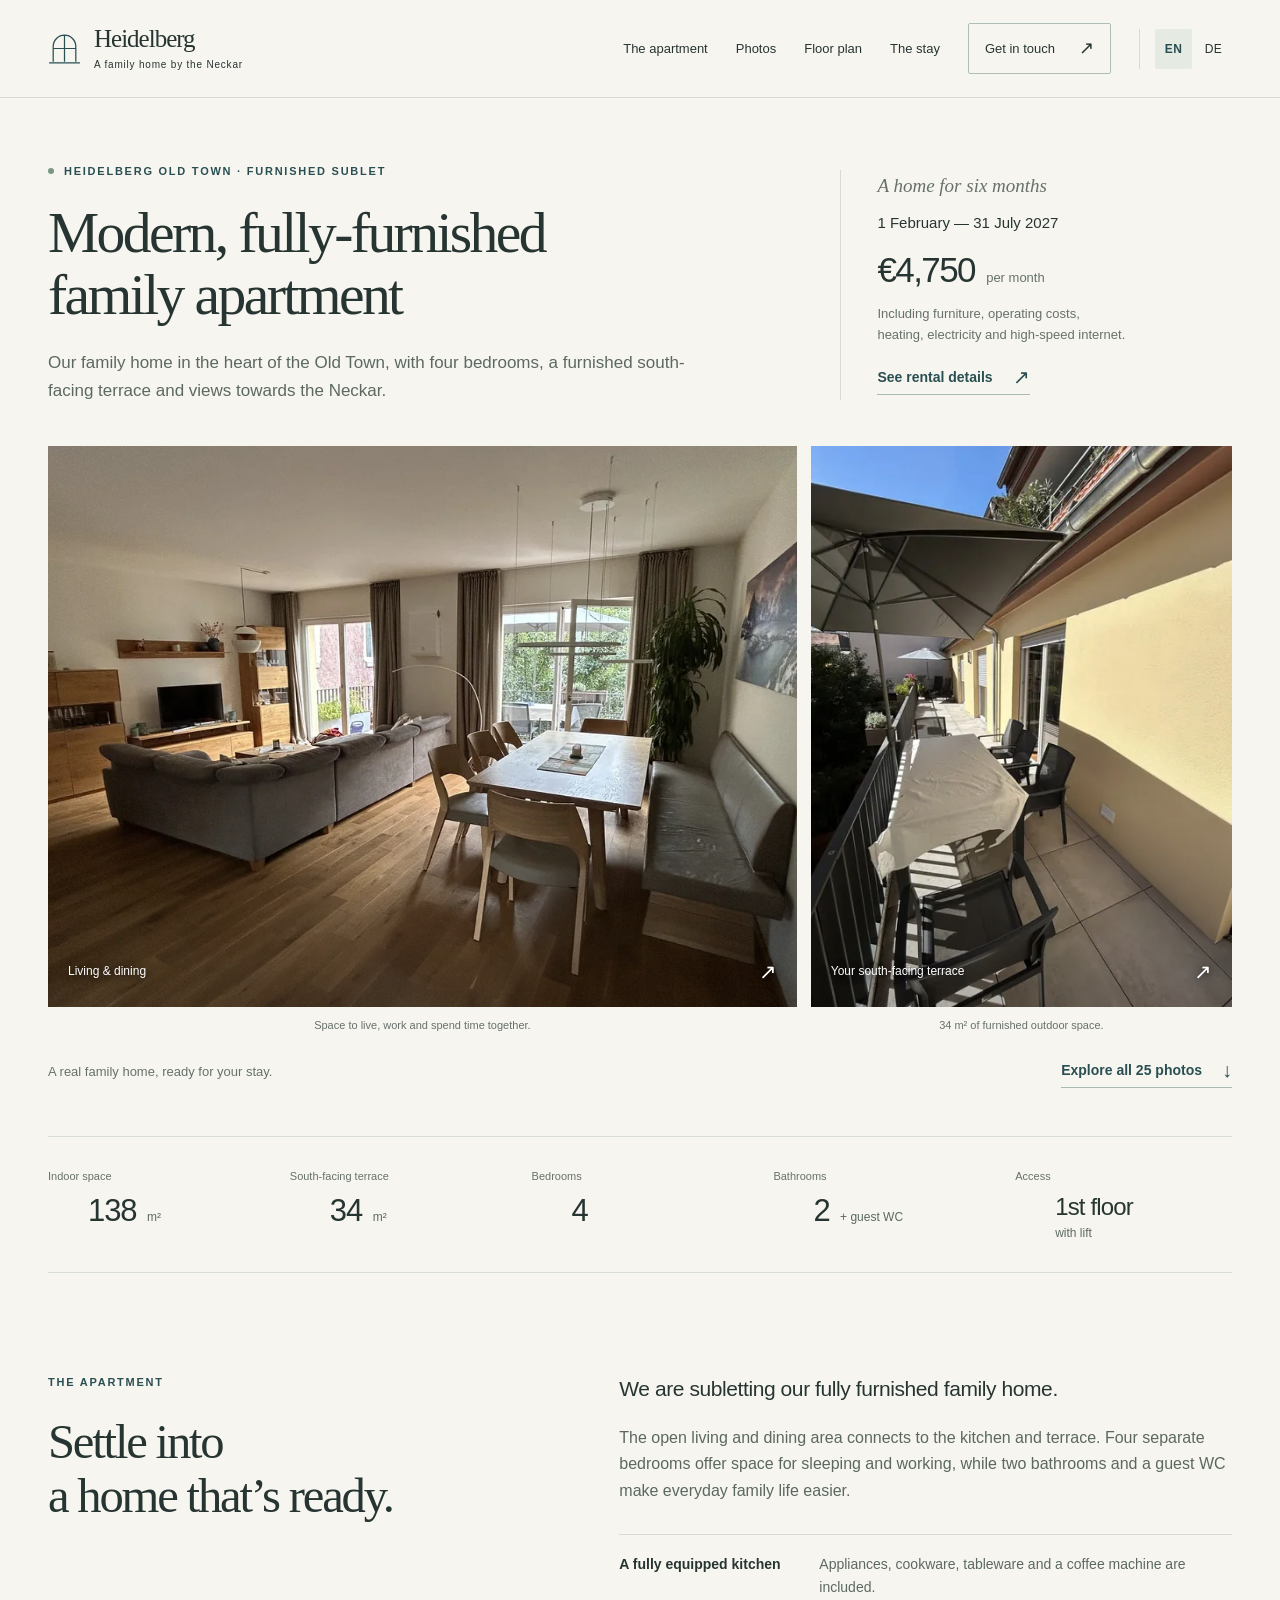
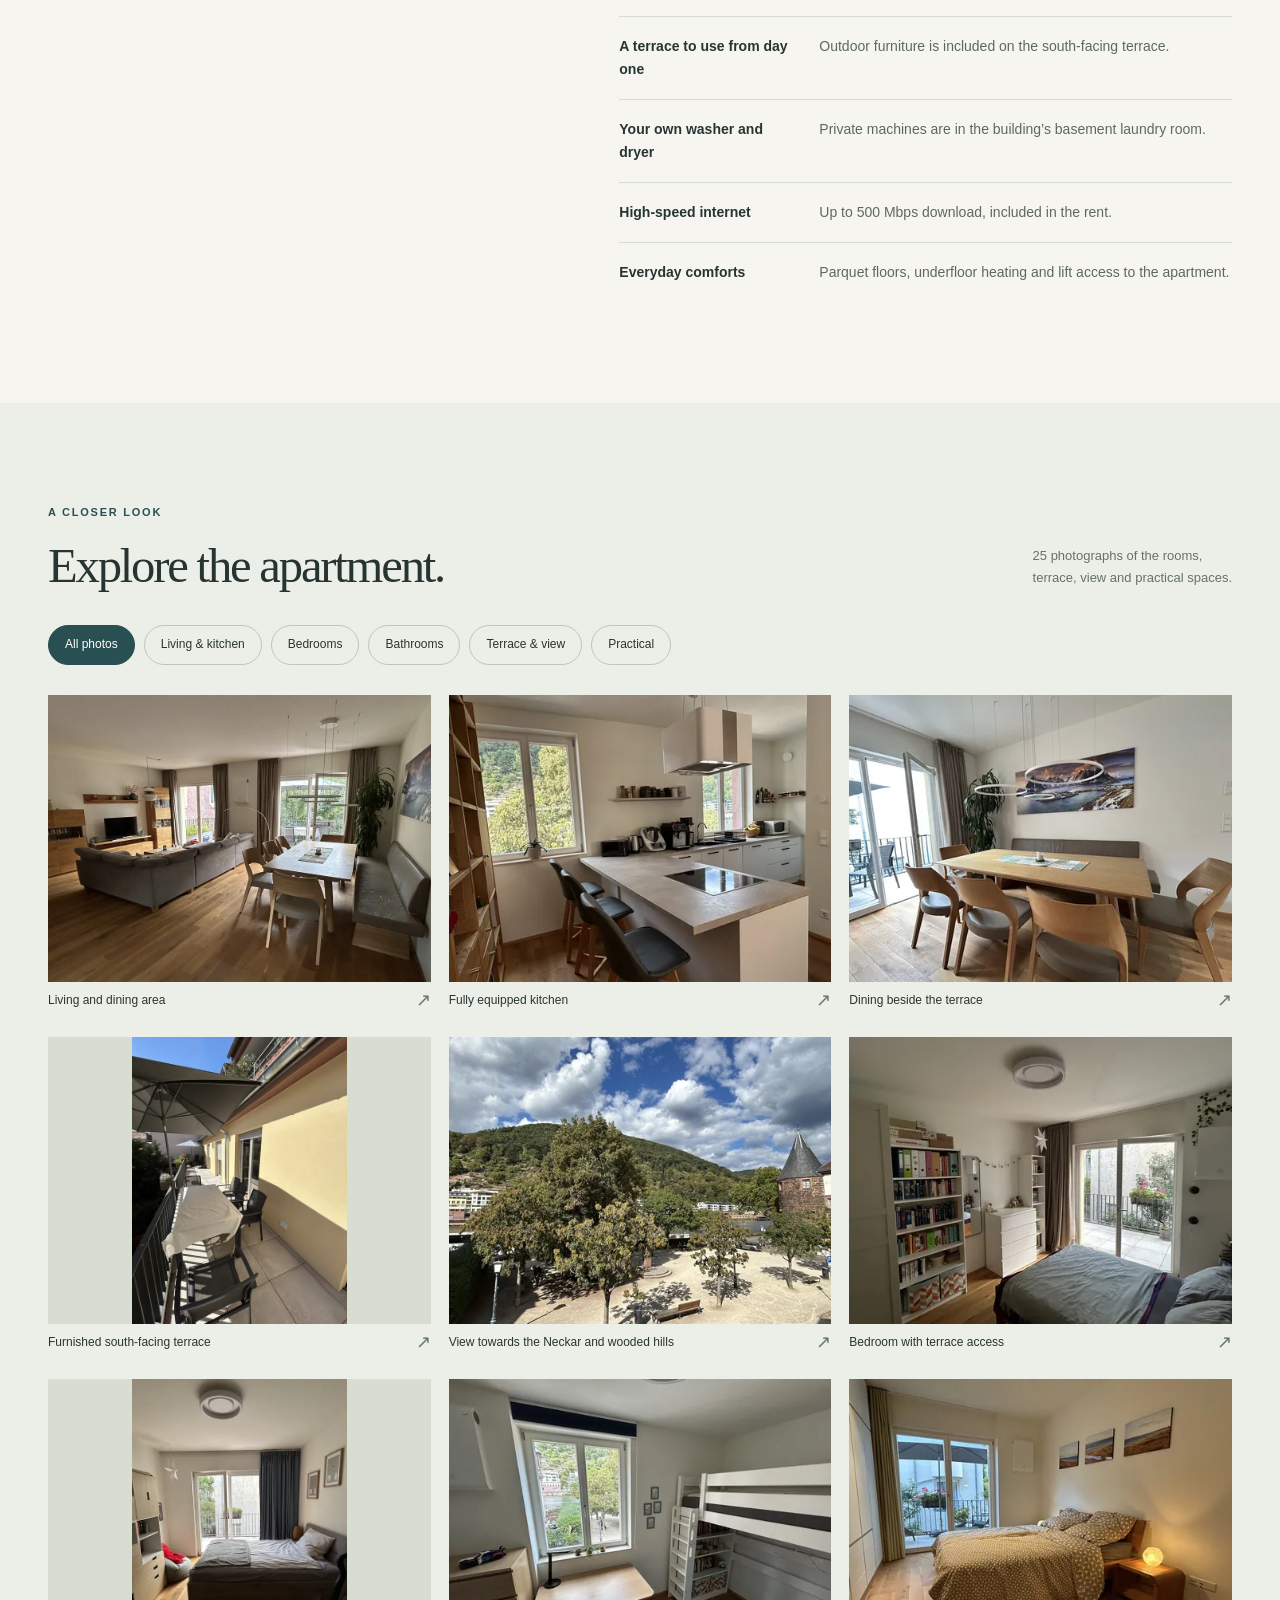
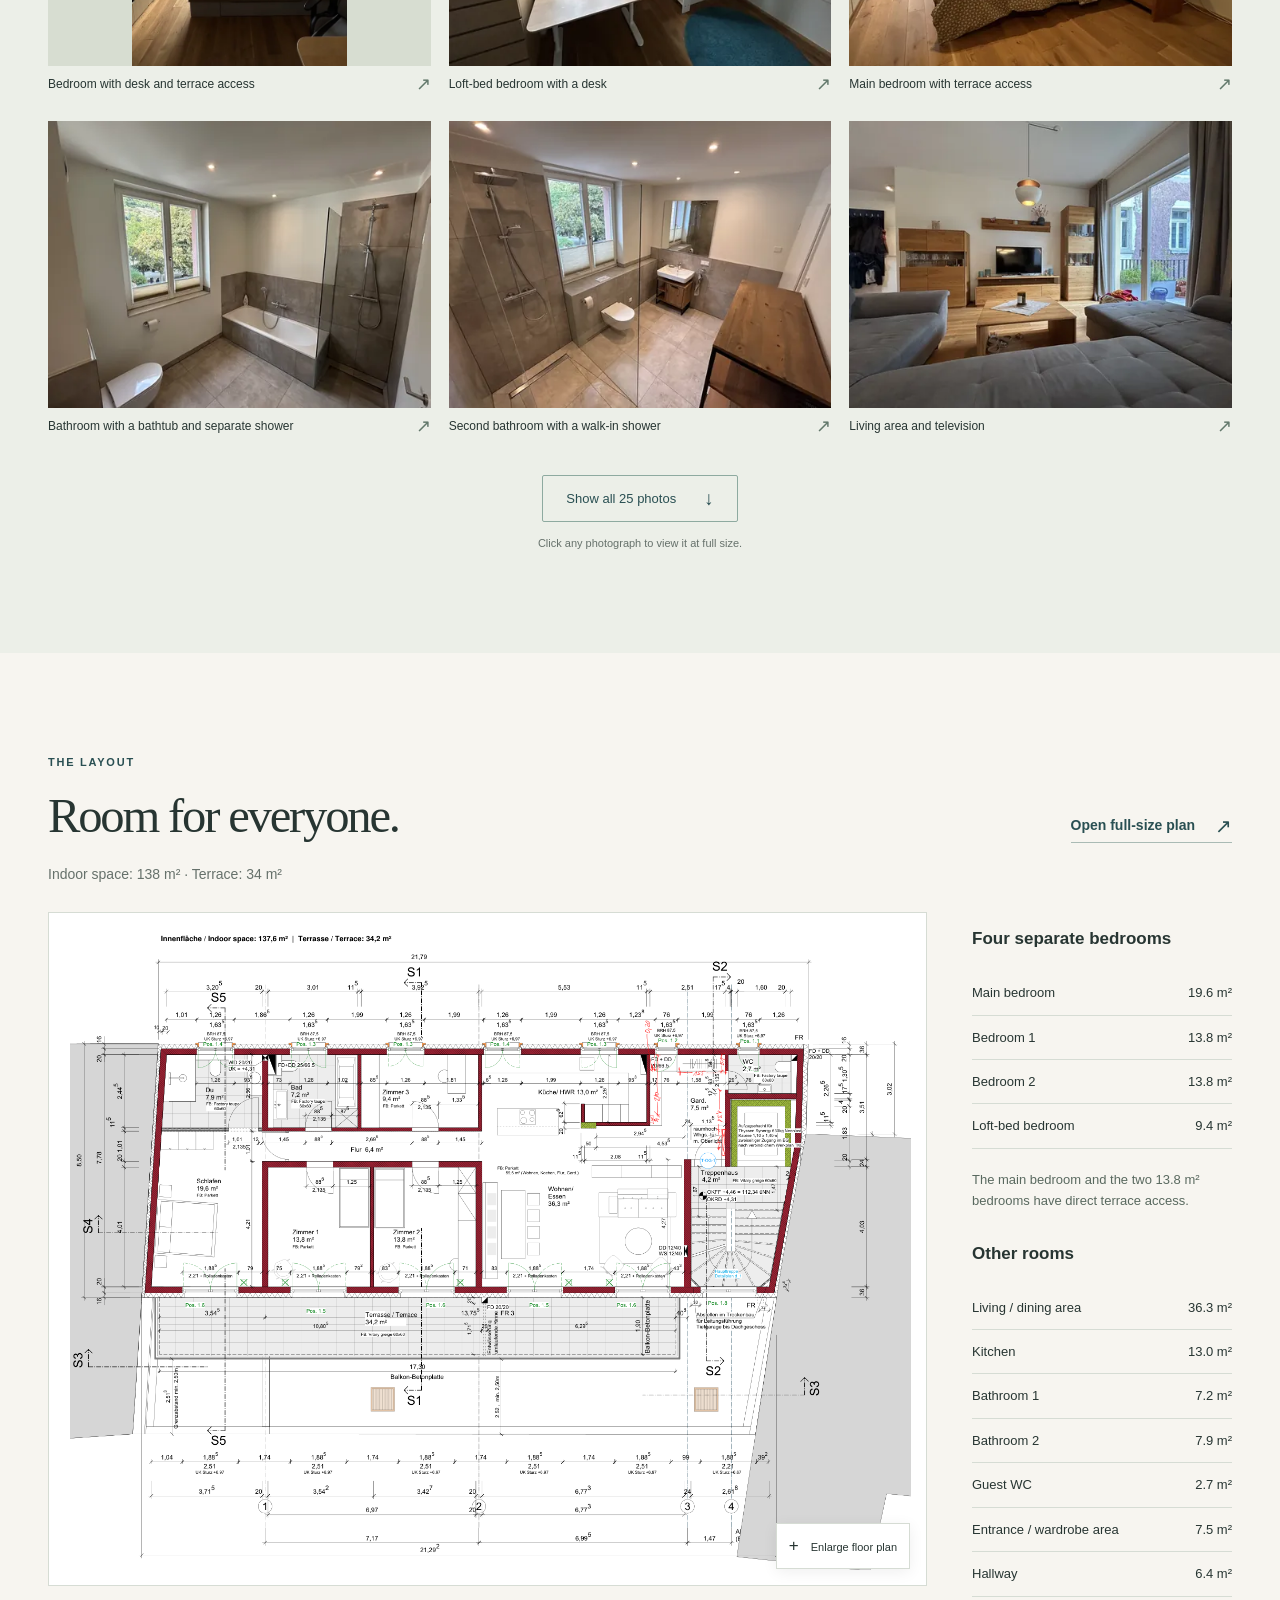
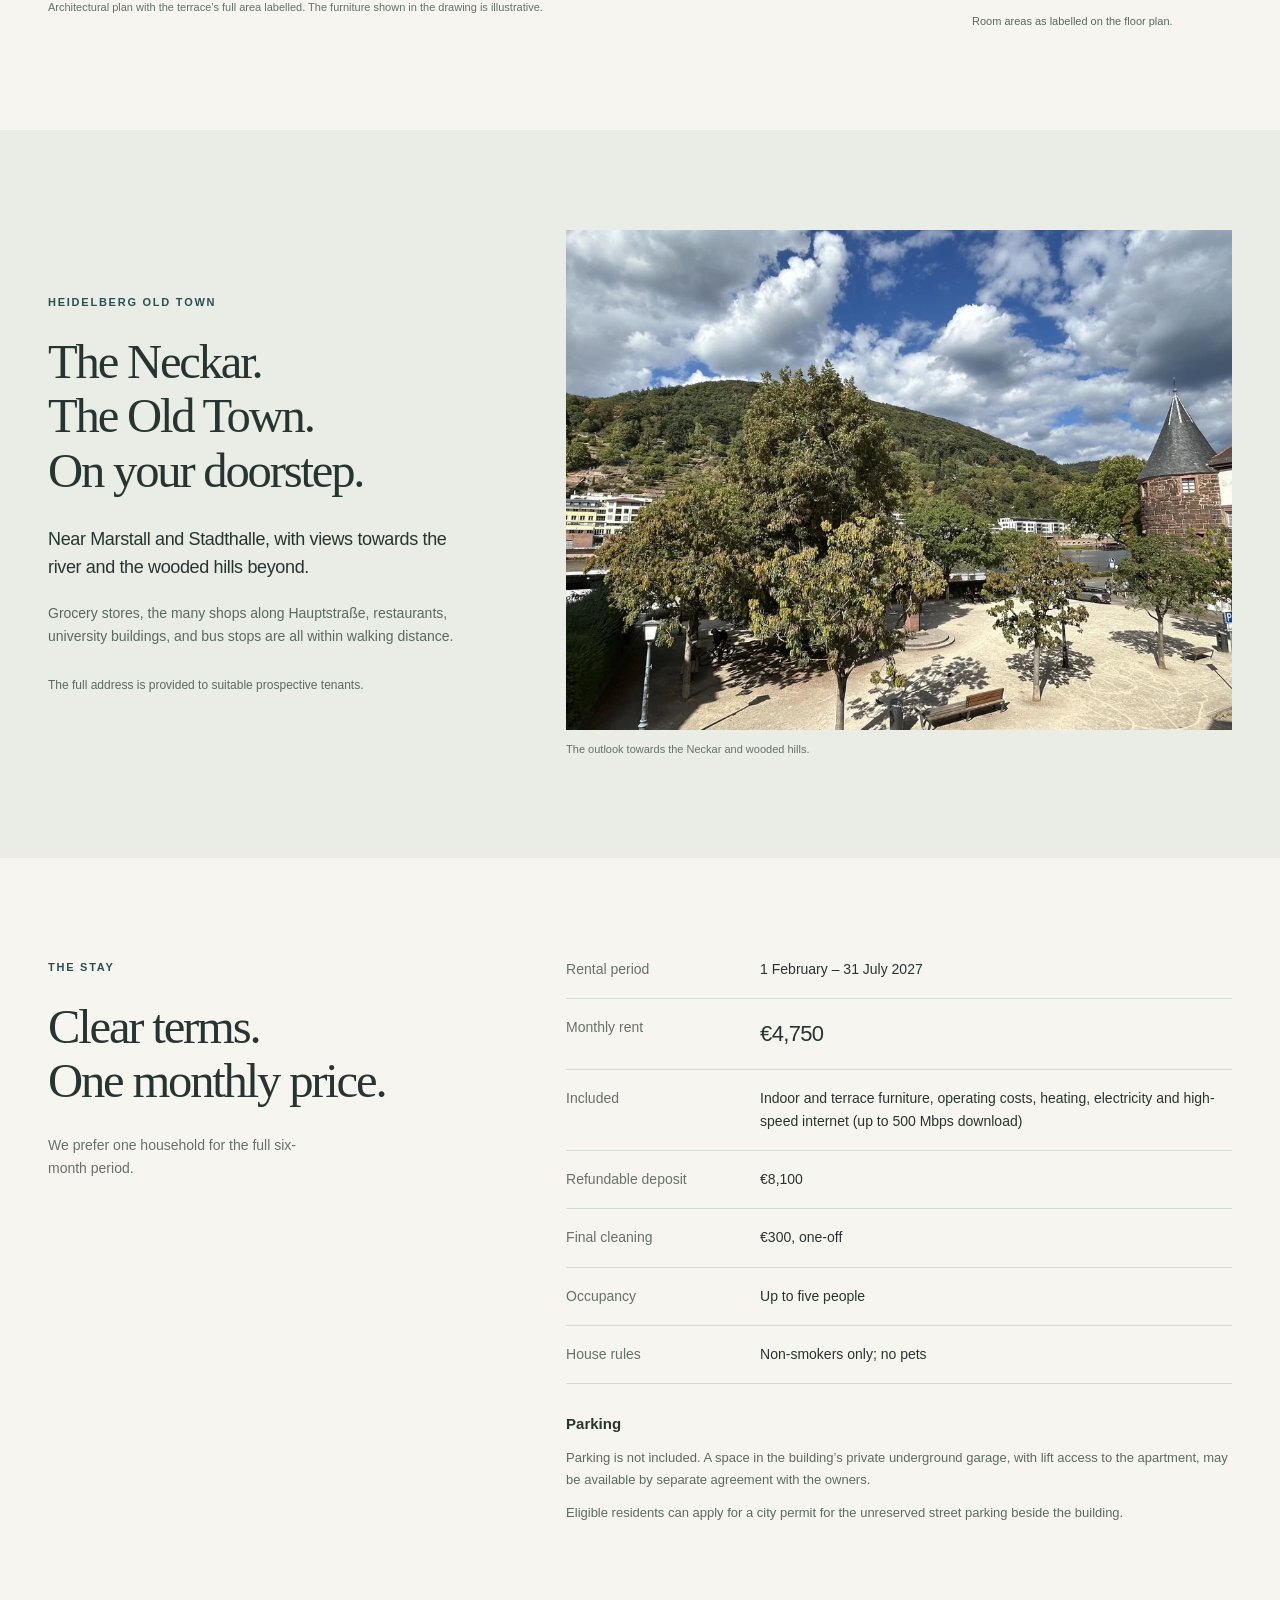
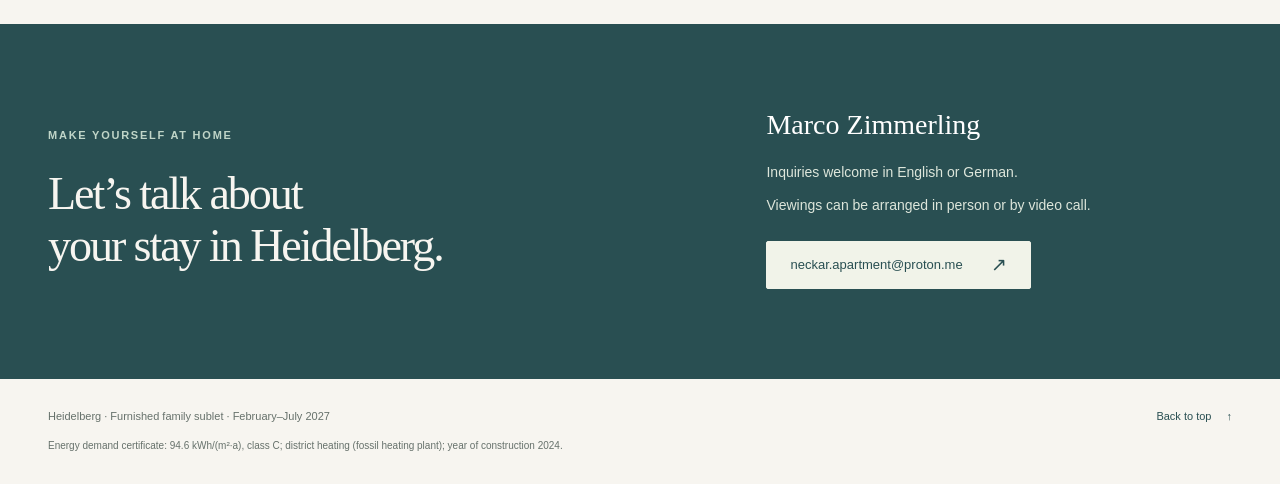
==== commit a866a1fa: "Update monthly asking rent to €4,750 in English and German" ====
--- a/index.html
+++ b/index.html
@@ -52,7 +52,7 @@
         <aside class="stay-summary" aria-label="Rental period and monthly rent">
           <p class="summary-label">A home for six months</p>
           <p class="stay-dates">1 February — 31 July 2027</p>
-          <p class="hero-price">€4,950 <span>per month</span></p>
+          <p class="hero-price">€4,750 <span>per month</span></p>
           <p class="price-detail">Including furniture, operating costs,<br>heating, electricity and high-speed internet.</p>
           <a class="text-link" href="#terms">See rental details <span aria-hidden="true">↗</span></a>
         </aside>
@@ -165,7 +165,7 @@
     <section class="terms-section page-width section-space" id="terms" aria-labelledby="terms-title">
       <div class="section-intro"><p class="eyebrow">The stay</p><h2 id="terms-title">Clear terms.<br>One monthly price.</h2><p>We prefer one household for the full six-month period.</p></div>
       <div class="rental-details">
-        <dl class="rental-list"><div><dt>Rental period</dt><dd>1 February – 31 July 2027</dd></div><div><dt>Monthly rent</dt><dd><strong>€4,950</strong></dd></div><div><dt>Included</dt><dd>Indoor and terrace furniture, operating costs, heating, electricity and high-speed internet (up to 500 Mbps download)</dd></div><div><dt>Refundable deposit</dt><dd>€8,100</dd></div><div><dt>Final cleaning</dt><dd>€300, one-off</dd></div><div><dt>Occupancy</dt><dd>Up to five people</dd></div><div><dt>House rules</dt><dd>Non-smokers only; no pets</dd></div></dl>
+        <dl class="rental-list"><div><dt>Rental period</dt><dd>1 February – 31 July 2027</dd></div><div><dt>Monthly rent</dt><dd><strong>€4,750</strong></dd></div><div><dt>Included</dt><dd>Indoor and terrace furniture, operating costs, heating, electricity and high-speed internet (up to 500 Mbps download)</dd></div><div><dt>Refundable deposit</dt><dd>€8,100</dd></div><div><dt>Final cleaning</dt><dd>€300, one-off</dd></div><div><dt>Occupancy</dt><dd>Up to five people</dd></div><div><dt>House rules</dt><dd>Non-smokers only; no pets</dd></div></dl>
         <div class="parking-details"><h3>Parking</h3><p>Parking is not included. A space in the building’s private underground garage, with lift access to the apartment, may be available by separate agreement with the owners.</p><p>Eligible residents can apply for a city permit for the unreserved street parking beside the building.</p></div>
       </div>
     </section>
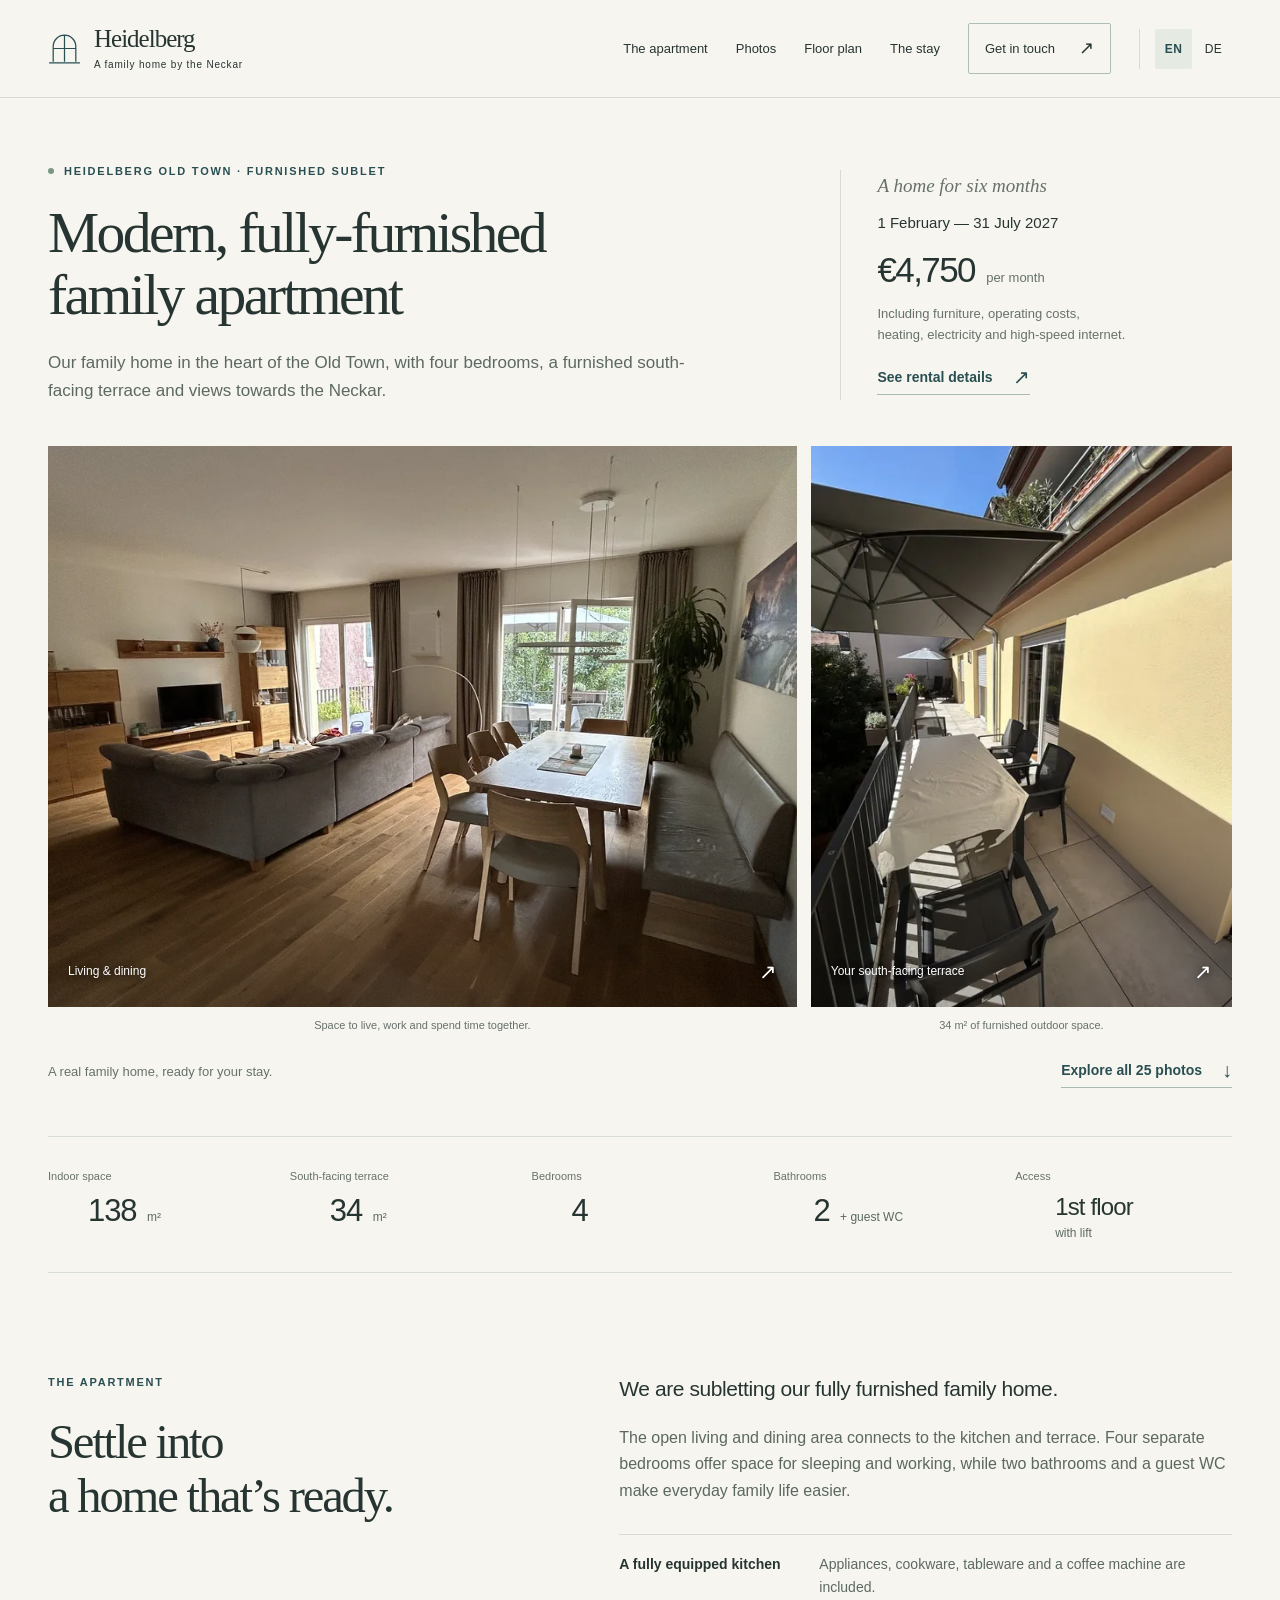
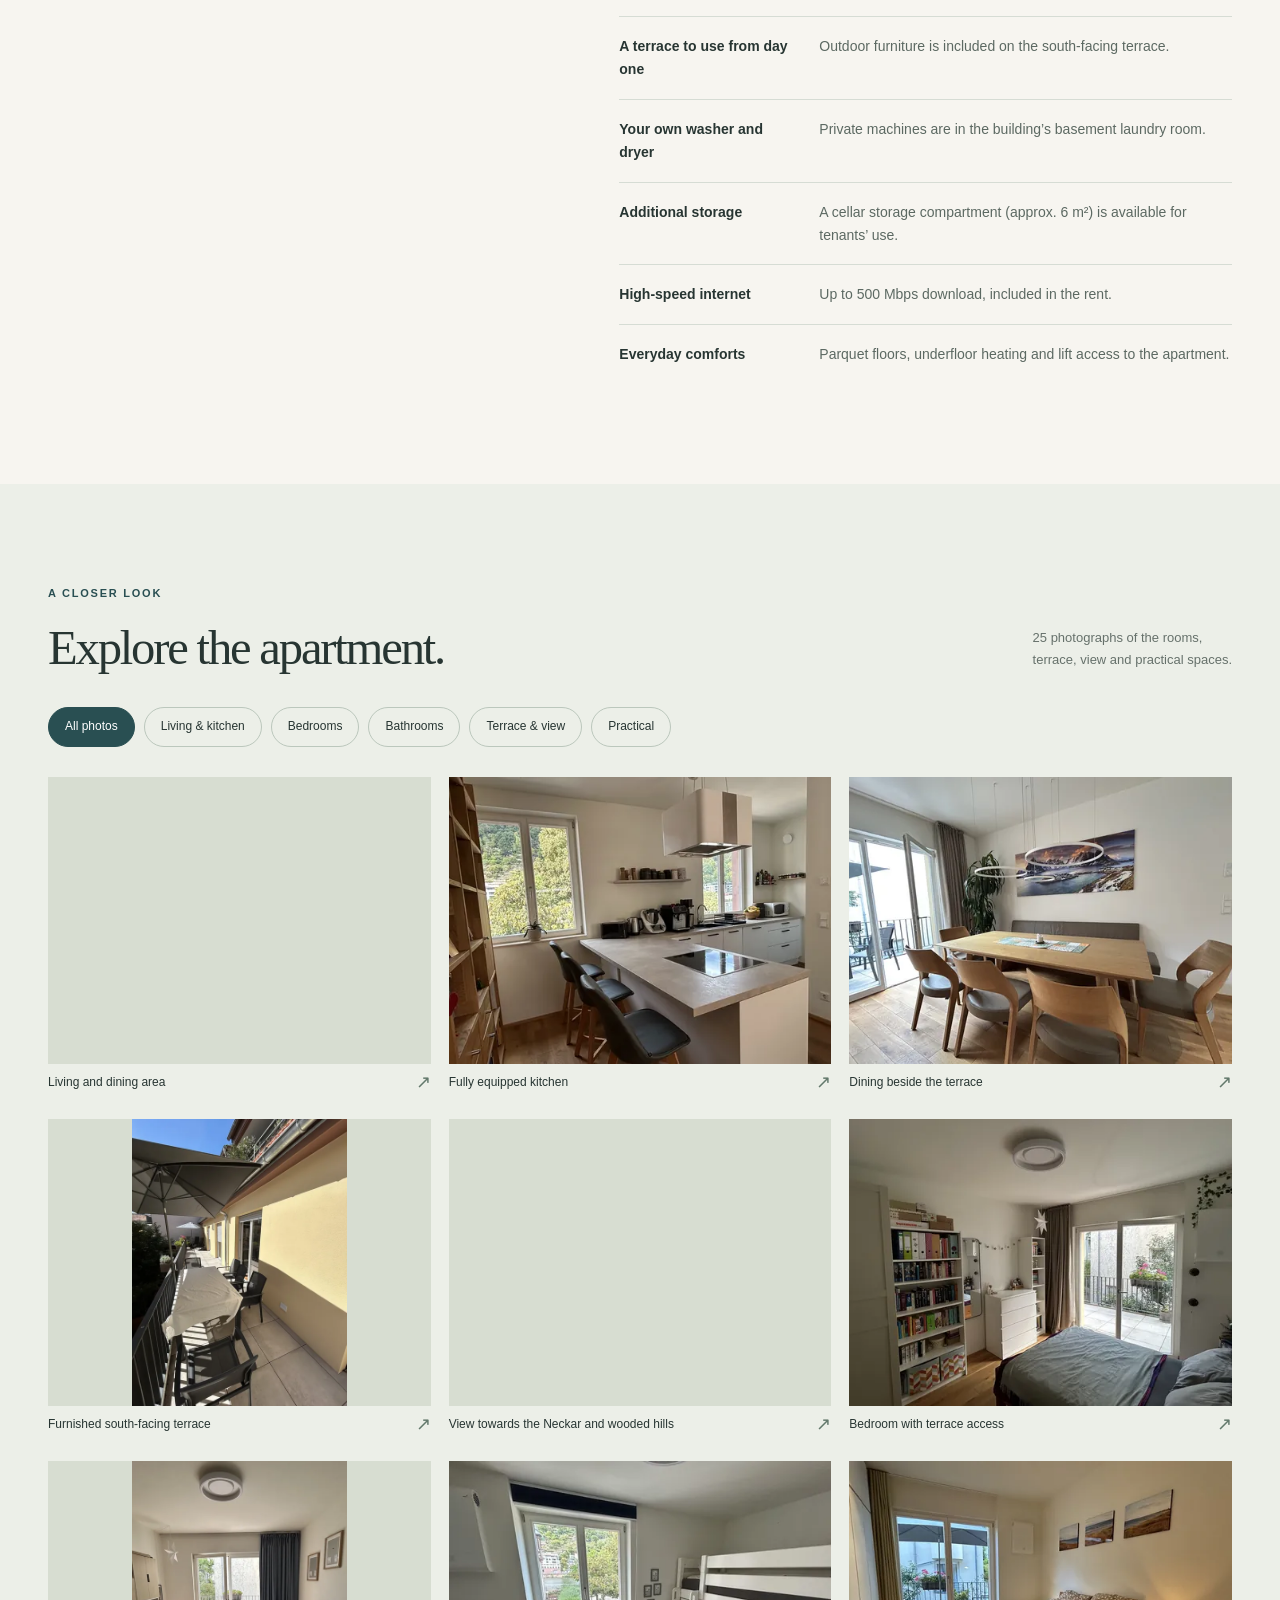
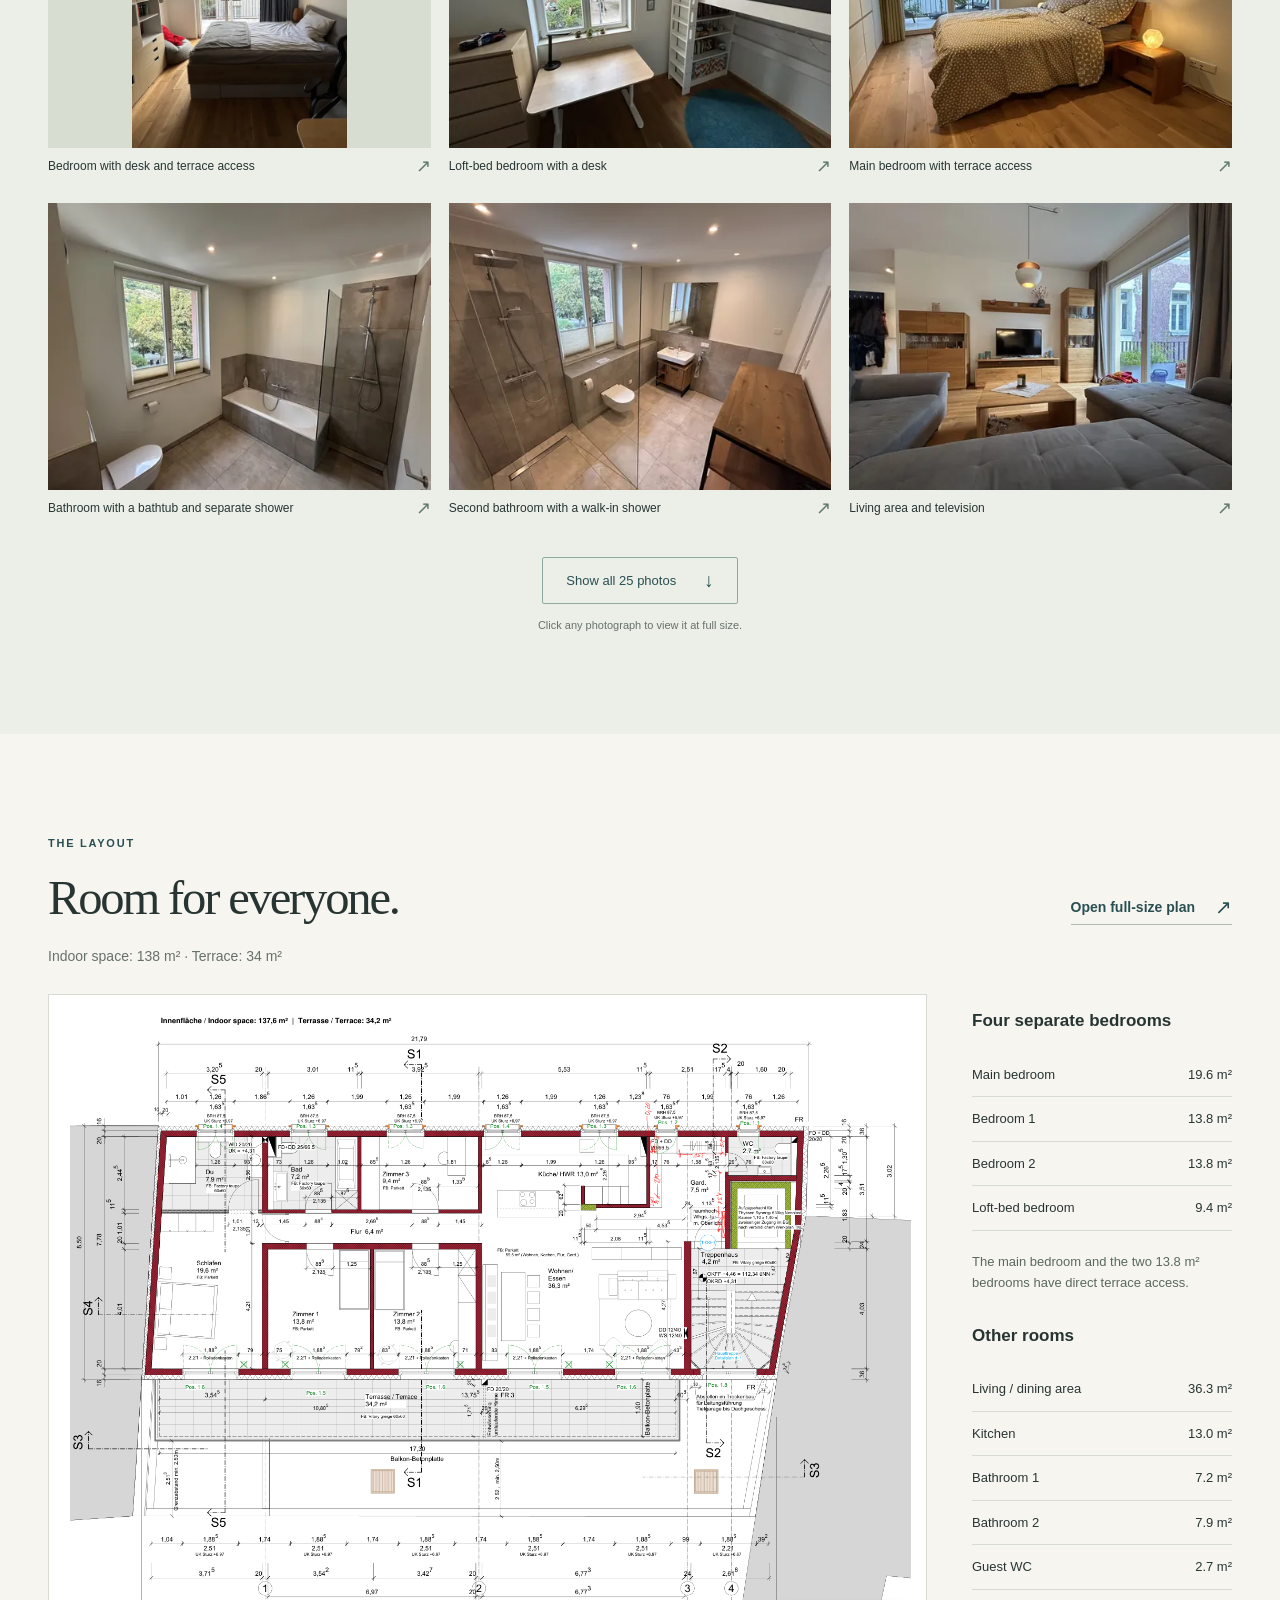
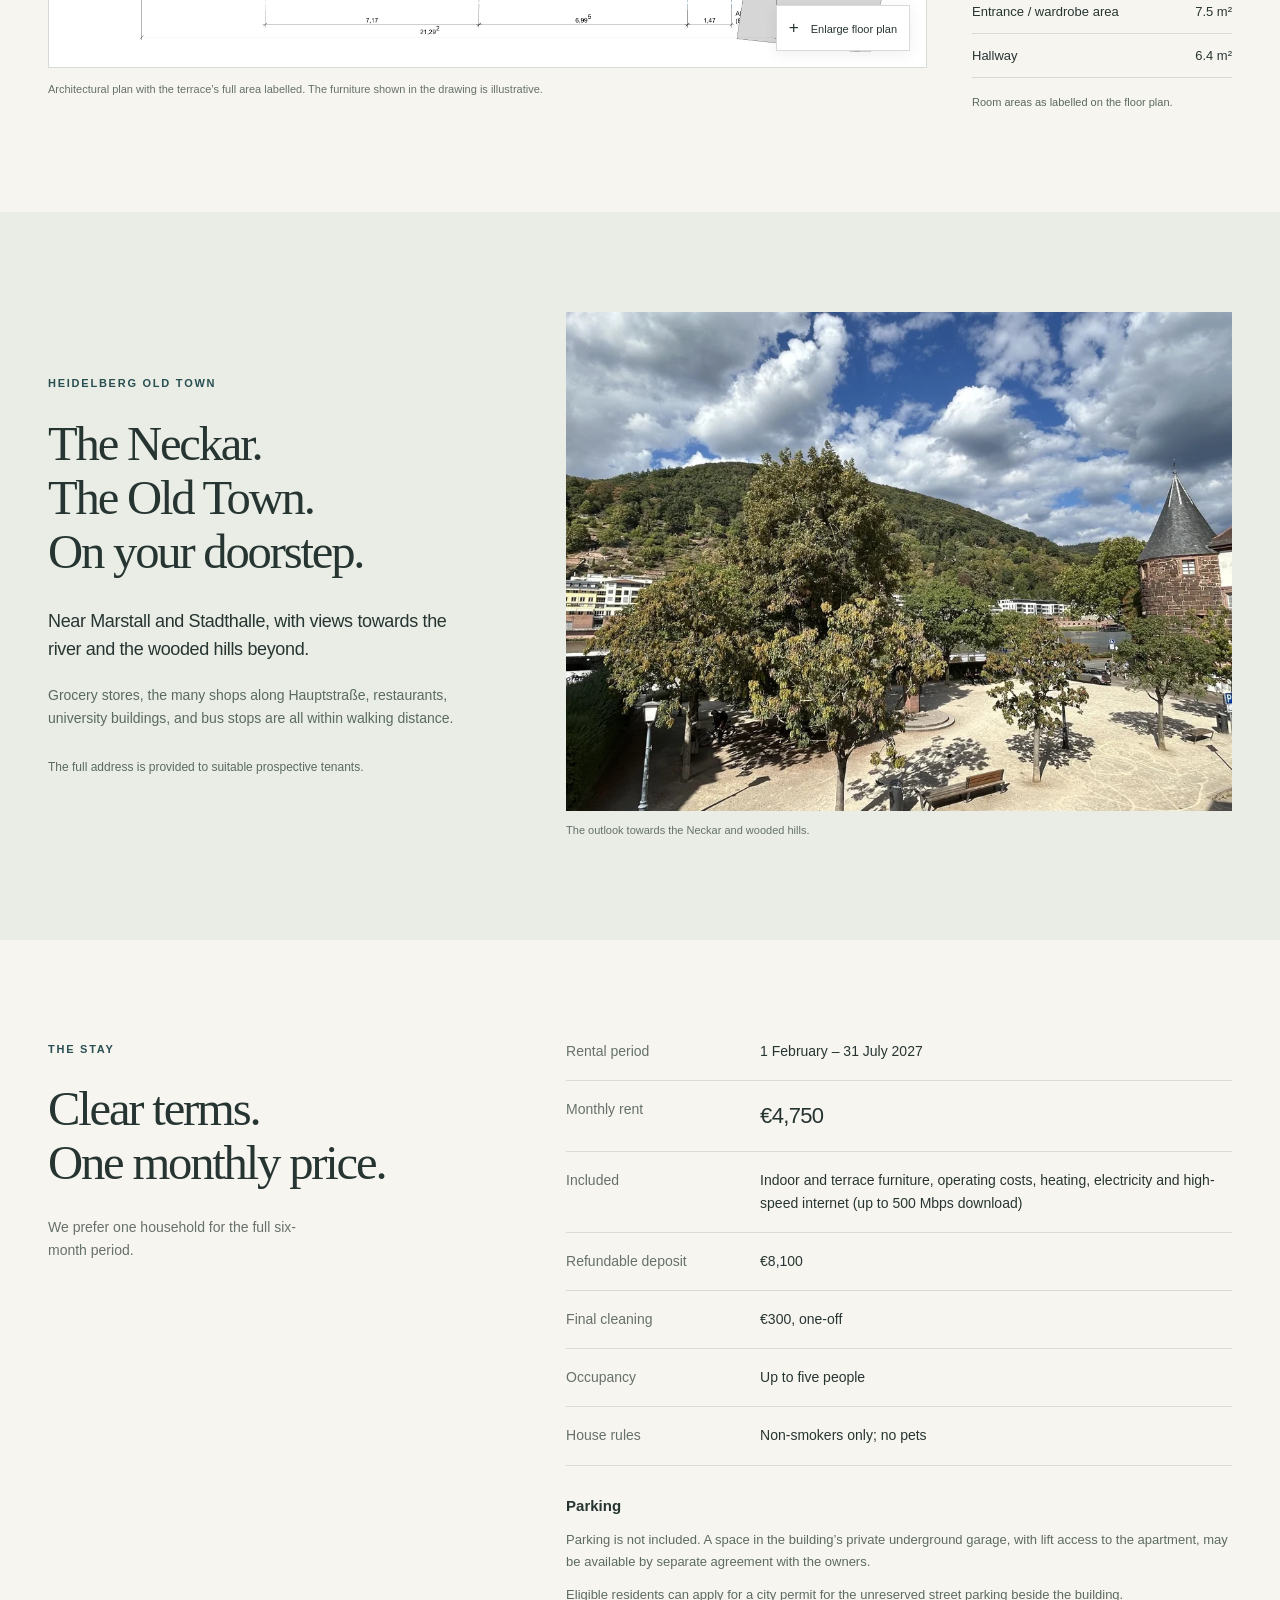
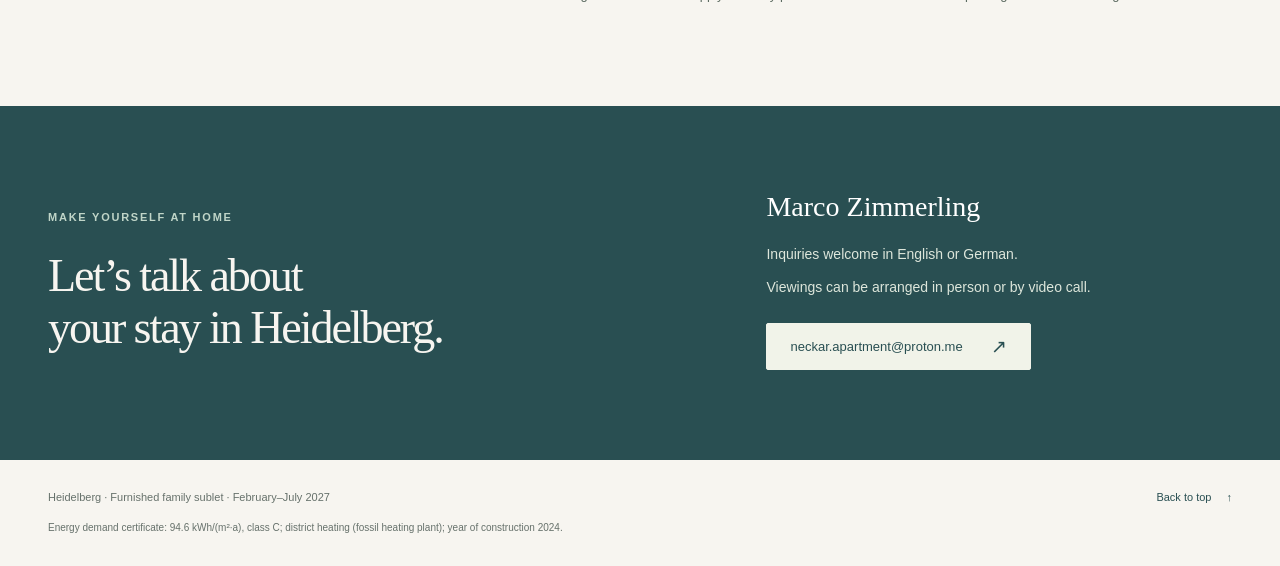
==== commit 51cf71c3: "Add approximately 6 m² cellar storage to English and German amenities" ====
--- a/index.html
+++ b/index.html
@@ -97,6 +97,7 @@
           <div><dt>A fully equipped kitchen</dt><dd>Appliances, cookware, tableware and a coffee machine are included.</dd></div>
           <div><dt>A terrace to use from day one</dt><dd>Outdoor furniture is included on the south-facing terrace.</dd></div>
           <div><dt>Your own washer and dryer</dt><dd>Private machines are in the building’s basement laundry room.</dd></div>
+          <div><dt>Additional storage</dt><dd>A cellar storage compartment (approx. 6 m²) is available for tenants’ use.</dd></div>
           <div><dt>High-speed internet</dt><dd>Up to 500 Mbps download, included in the rent.</dd></div>
           <div><dt>Everyday comforts</dt><dd>Parquet floors, underfloor heating and lift access to the apartment.</dd></div>
         </dl>
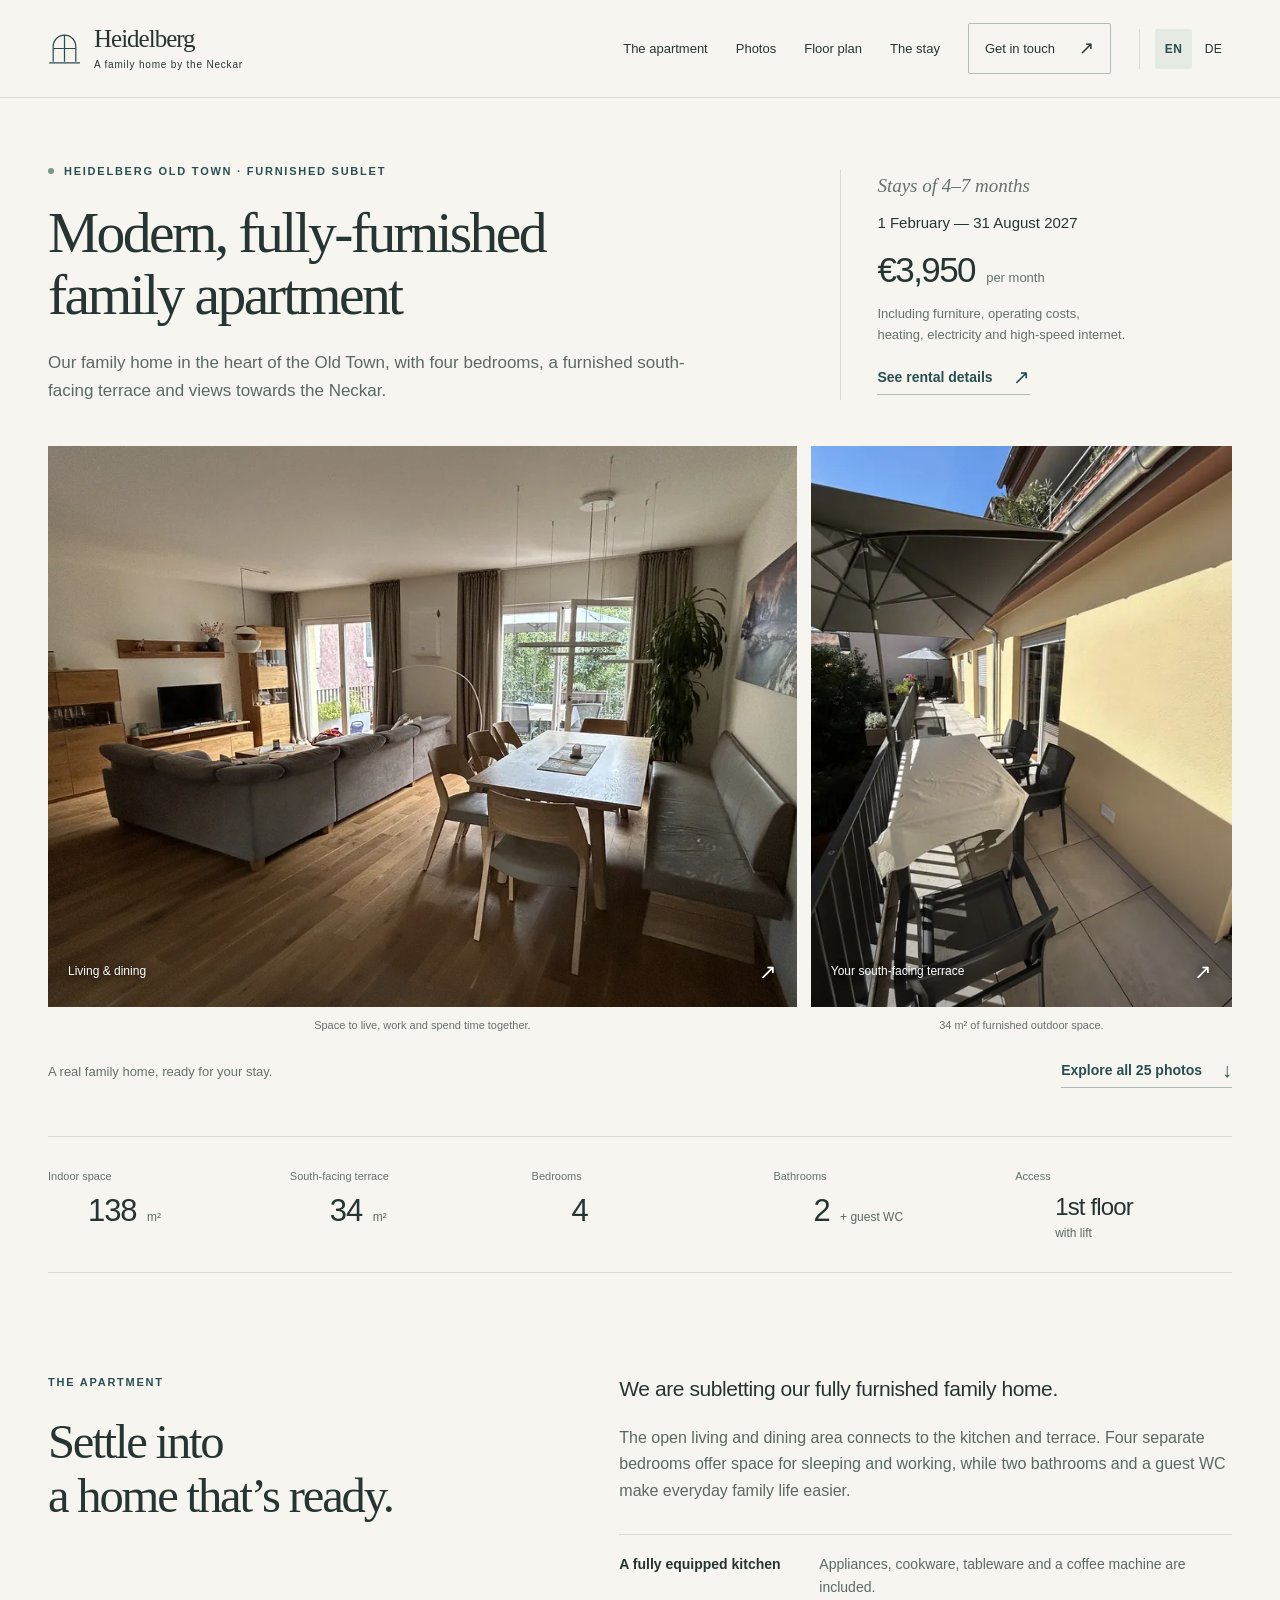
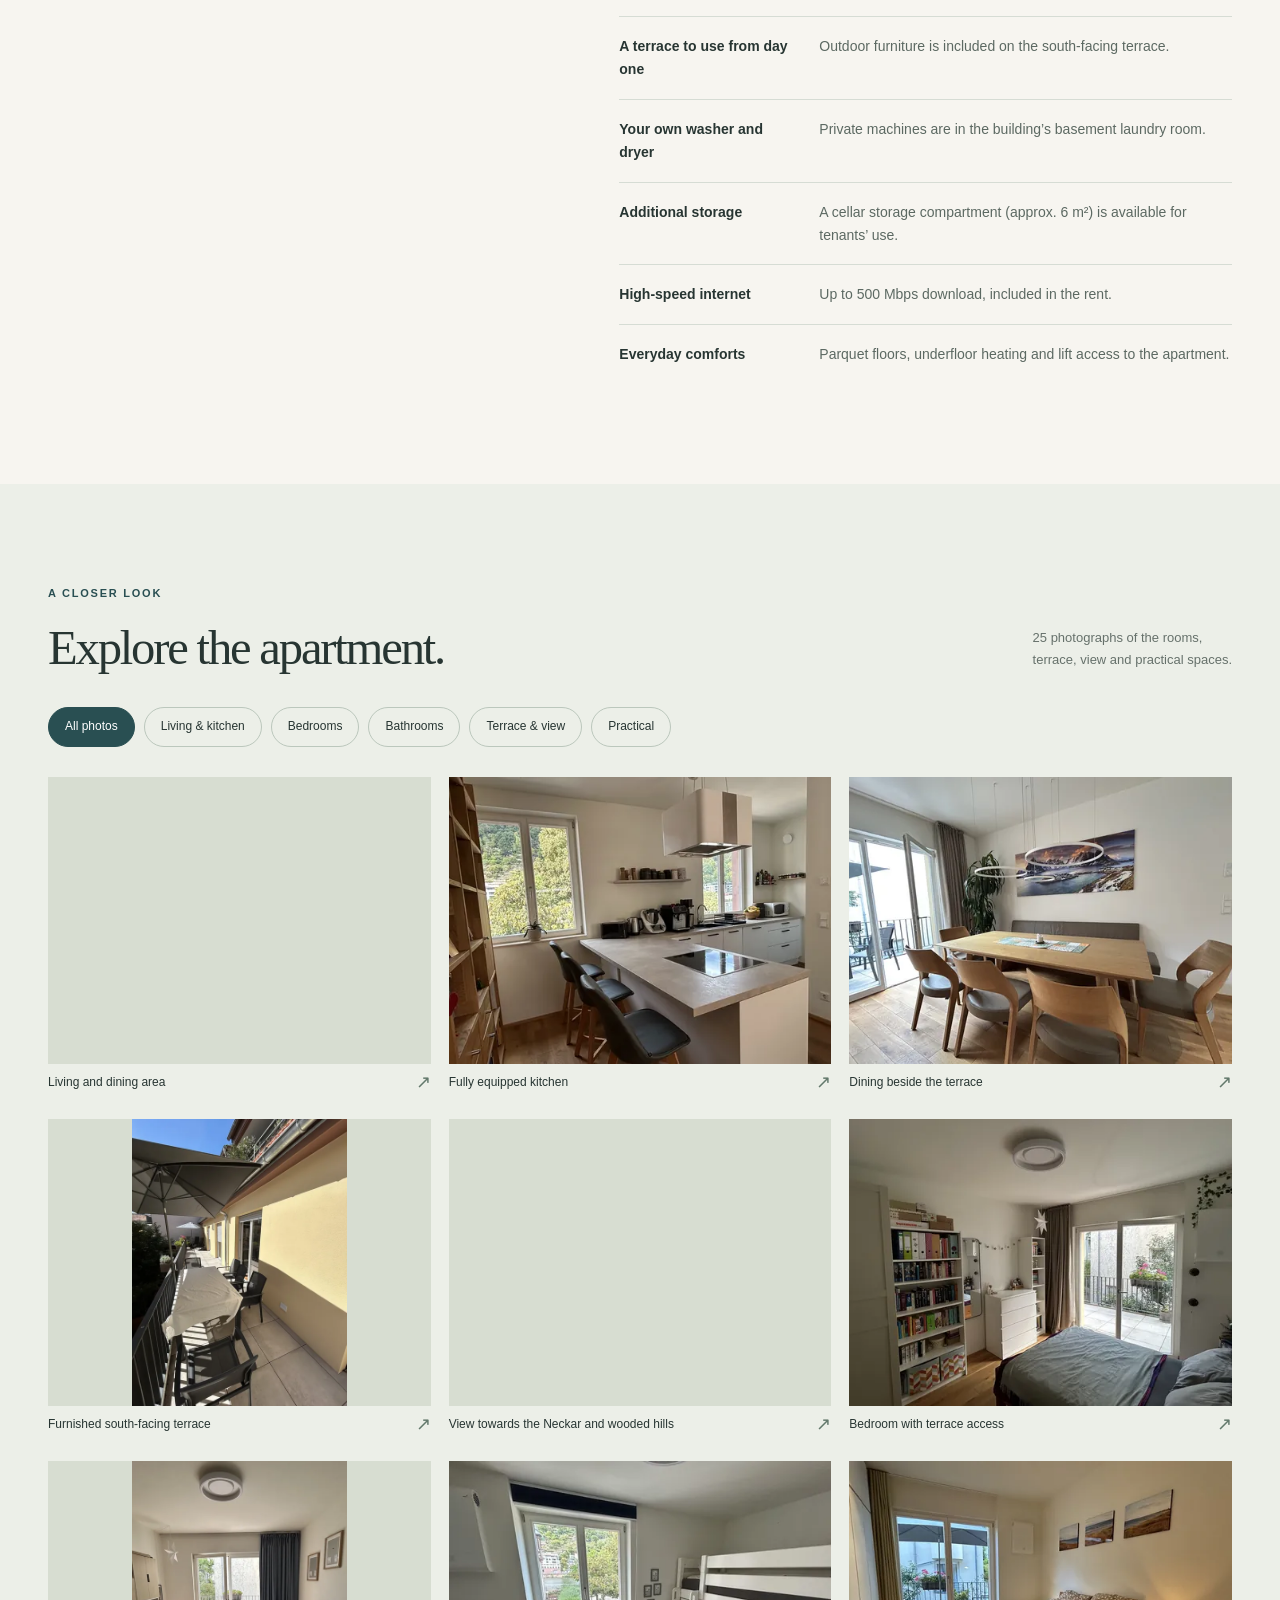
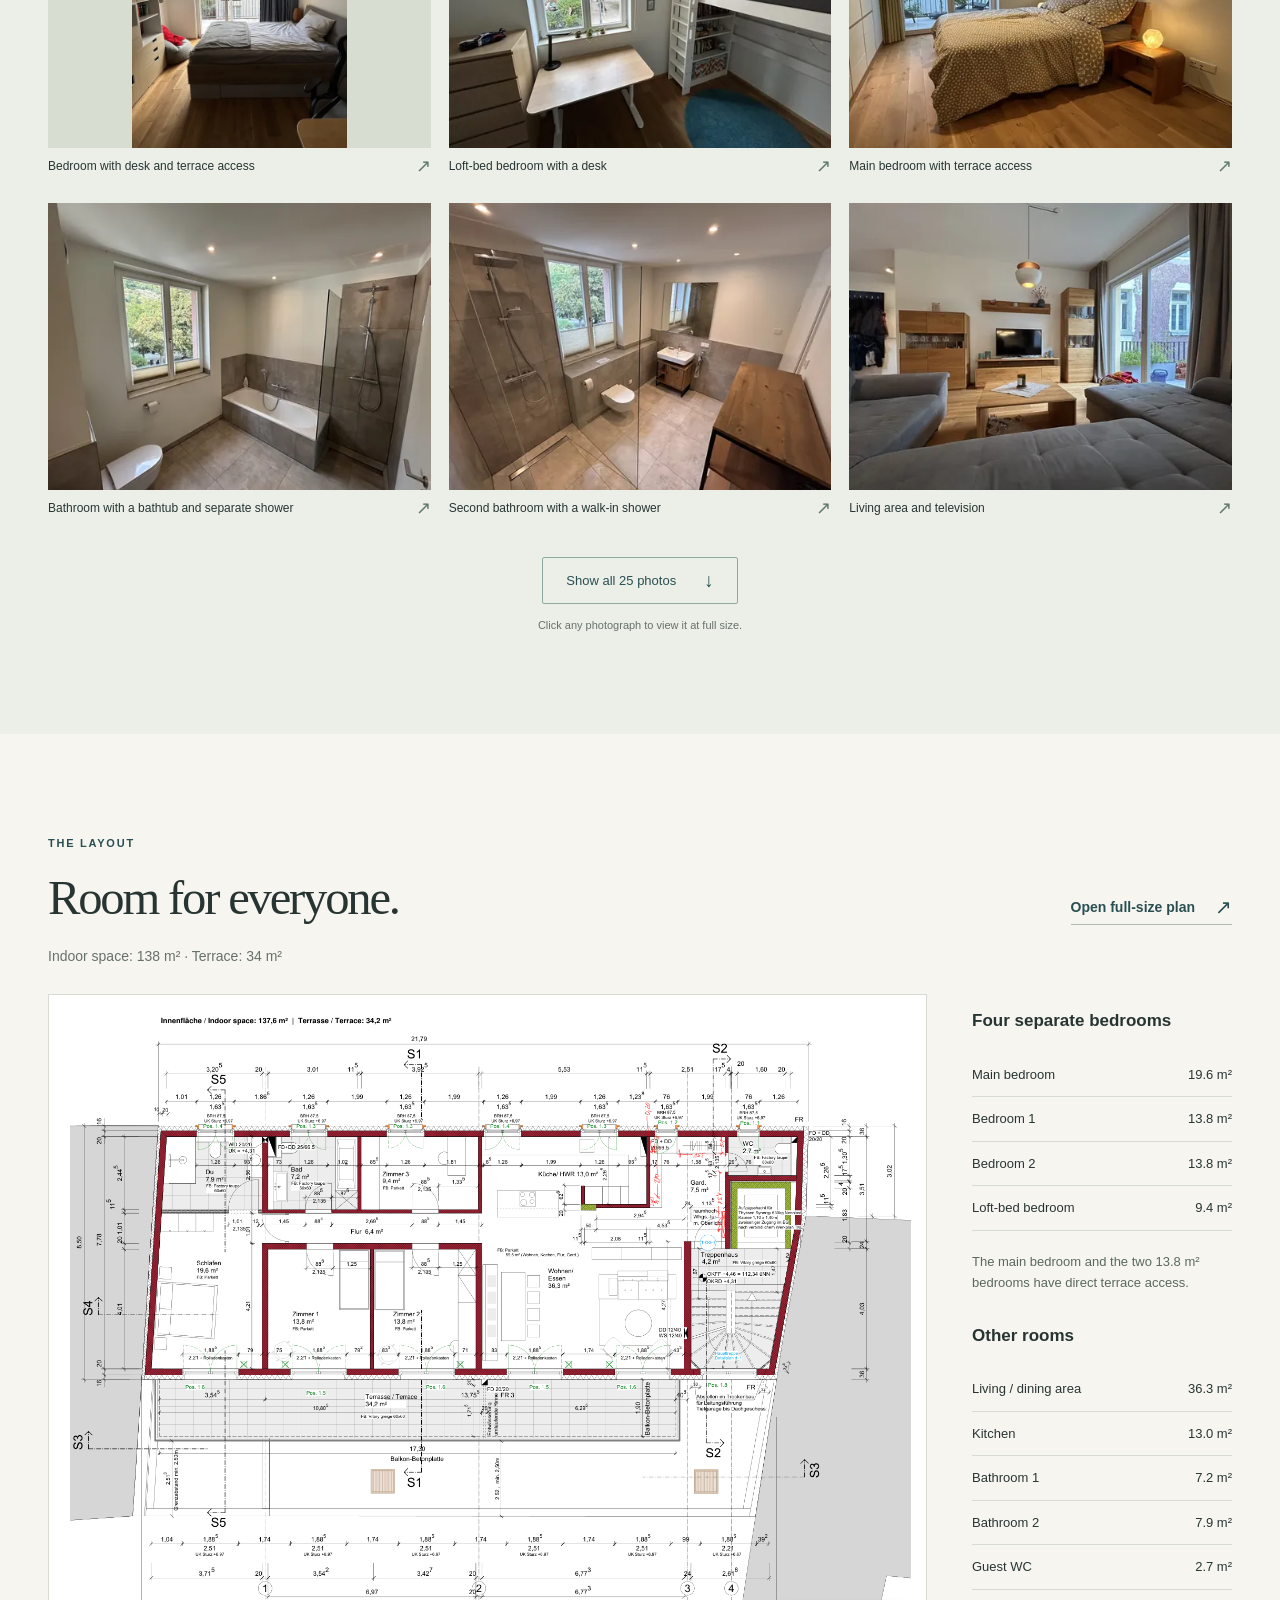
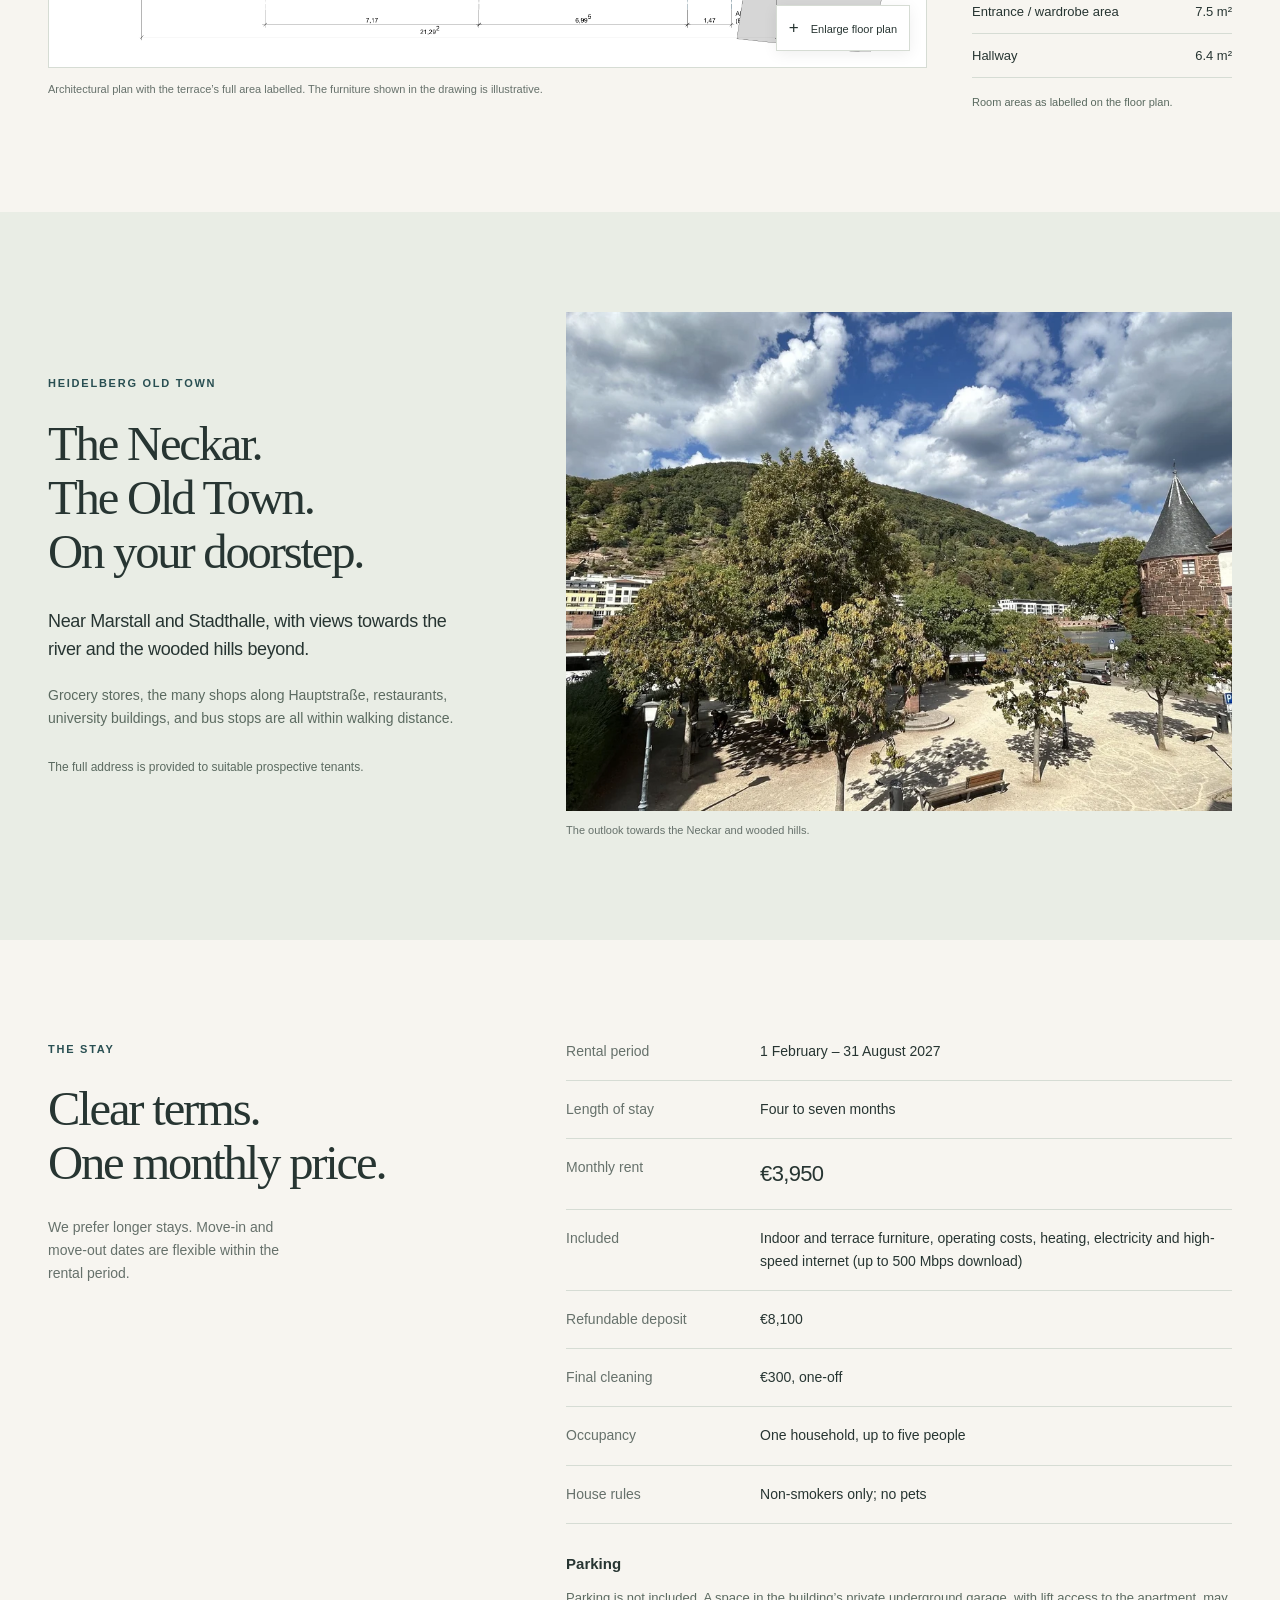
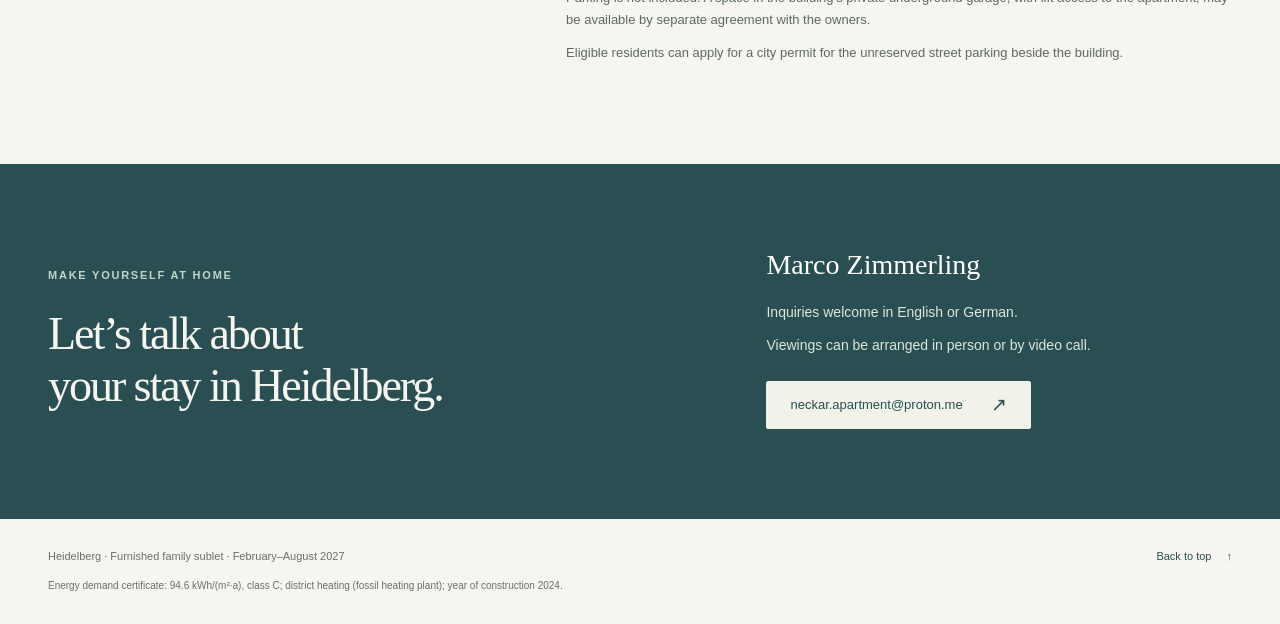
==== commit 00c2ba9c: "Update rent and flexible February–August 2027 availability" ====
--- a/index.html
+++ b/index.html
@@ -4,11 +4,11 @@
   <meta charset="utf-8">
   <meta name="viewport" content="width=device-width, initial-scale=1">
   <meta name="robots" content="noindex,nofollow">
-  <meta name="description" content="A modern, fully-furnished family apartment in Heidelberg Old Town. Four bedrooms, a south-facing terrace and Neckar views. 1 February to 31 July 2027.">
+  <meta name="description" content="A modern, fully-furnished family apartment in Heidelberg Old Town. Four bedrooms, a south-facing terrace and Neckar views. Available 1 February to 31 August 2027; minimum stay four months.">
   <meta name="theme-color" content="#f7f5f0">
   <meta property="og:type" content="website">
   <meta property="og:title" content="Modern, fully-furnished family apartment in Heidelberg">
-  <meta property="og:description" content="Four bedrooms, a furnished south-facing terrace and Neckar views. 1 February to 31 July 2027.">
+  <meta property="og:description" content="Four bedrooms, a furnished south-facing terrace and Neckar views. Available 1 February to 31 August 2027; minimum stay four months.">
   <meta property="og:url" content="https://mzimmerling.github.io/nekar-apartment">
   <meta property="og:image" content="https://mzimmerling.github.io/nekar-apartment/assets/photo-01-md.webp">
   <title>Modern, fully-furnished family apartment · Heidelberg</title>
@@ -19,7 +19,7 @@
   <link rel="preload" as="image" href="assets/photo-01-lg.webp" imagesrcset="assets/photo-01-md.webp 960w, assets/photo-01-lg.webp 1800w" imagesizes="(max-width: 720px) 100vw, 65vw">
   <script defer src="site-config.js?v=2"></script>
   <script defer src="photos.js?v=2"></script>
-  <script defer src="app.js?v=2"></script>
+  <script defer src="app.js?v=3"></script>
 </head>
 <body>
   <a class="skip-link" href="#main">Skip to content</a>
@@ -50,9 +50,9 @@
           <p class="hero-description">Our family home in the heart of the Old Town, with four bedrooms, a furnished south-facing terrace and views towards the Neckar.</p>
         </div>
         <aside class="stay-summary" aria-label="Rental period and monthly rent">
-          <p class="summary-label">A home for six months</p>
-          <p class="stay-dates">1 February — 31 July 2027</p>
-          <p class="hero-price">€4,750 <span>per month</span></p>
+          <p class="summary-label">Stays of 4–7 months</p>
+          <p class="stay-dates">1 February — 31 August 2027</p>
+          <p class="hero-price">€3,950 <span>per month</span></p>
           <p class="price-detail">Including furniture, operating costs,<br>heating, electricity and high-speed internet.</p>
           <a class="text-link" href="#terms">See rental details <span aria-hidden="true">↗</span></a>
         </aside>
@@ -164,9 +164,18 @@
     </section>
 
     <section class="terms-section page-width section-space" id="terms" aria-labelledby="terms-title">
-      <div class="section-intro"><p class="eyebrow">The stay</p><h2 id="terms-title">Clear terms.<br>One monthly price.</h2><p>We prefer one household for the full six-month period.</p></div>
+      <div class="section-intro"><p class="eyebrow">The stay</p><h2 id="terms-title">Clear terms.<br>One monthly price.</h2><p>We prefer longer stays. Move-in and move-out dates are flexible within the rental period.</p></div>
       <div class="rental-details">
-        <dl class="rental-list"><div><dt>Rental period</dt><dd>1 February – 31 July 2027</dd></div><div><dt>Monthly rent</dt><dd><strong>€4,750</strong></dd></div><div><dt>Included</dt><dd>Indoor and terrace furniture, operating costs, heating, electricity and high-speed internet (up to 500 Mbps download)</dd></div><div><dt>Refundable deposit</dt><dd>€8,100</dd></div><div><dt>Final cleaning</dt><dd>€300, one-off</dd></div><div><dt>Occupancy</dt><dd>Up to five people</dd></div><div><dt>House rules</dt><dd>Non-smokers only; no pets</dd></div></dl>
+        <dl class="rental-list">
+          <div><dt>Rental period</dt><dd>1 February – 31 August 2027</dd></div>
+          <div><dt>Length of stay</dt><dd>Four to seven months</dd></div>
+          <div><dt>Monthly rent</dt><dd><strong>€3,950</strong></dd></div>
+          <div><dt>Included</dt><dd>Indoor and terrace furniture, operating costs, heating, electricity and high-speed internet (up to 500 Mbps download)</dd></div>
+          <div><dt>Refundable deposit</dt><dd>€8,100</dd></div>
+          <div><dt>Final cleaning</dt><dd>€300, one-off</dd></div>
+          <div><dt>Occupancy</dt><dd>One household, up to five people</dd></div>
+          <div><dt>House rules</dt><dd>Non-smokers only; no pets</dd></div>
+        </dl>
         <div class="parking-details"><h3>Parking</h3><p>Parking is not included. A space in the building’s private underground garage, with lift access to the apartment, may be available by separate agreement with the owners.</p><p>Eligible residents can apply for a city permit for the unreserved street parking beside the building.</p></div>
       </div>
     </section>
@@ -179,7 +188,7 @@
     </section>
   </main>
 
-  <footer class="site-footer page-width"><p>Heidelberg · Furnished family sublet · February–July 2027</p><p class="energy-details">Energy demand certificate: 94.6 kWh/(m²·a), class C; district heating (fossil heating plant); year of construction 2024.</p><a href="#top">Back to top <span aria-hidden="true">↑</span></a></footer>
+  <footer class="site-footer page-width"><p>Heidelberg · Furnished family sublet · February–August 2027</p><p class="energy-details">Energy demand certificate: 94.6 kWh/(m²·a), class C; district heating (fossil heating plant); year of construction 2024.</p><a href="#top">Back to top <span aria-hidden="true">↑</span></a></footer>
 
   <dialog class="image-viewer" id="image-viewer" aria-labelledby="viewer-caption">
     <div class="viewer-shell">
